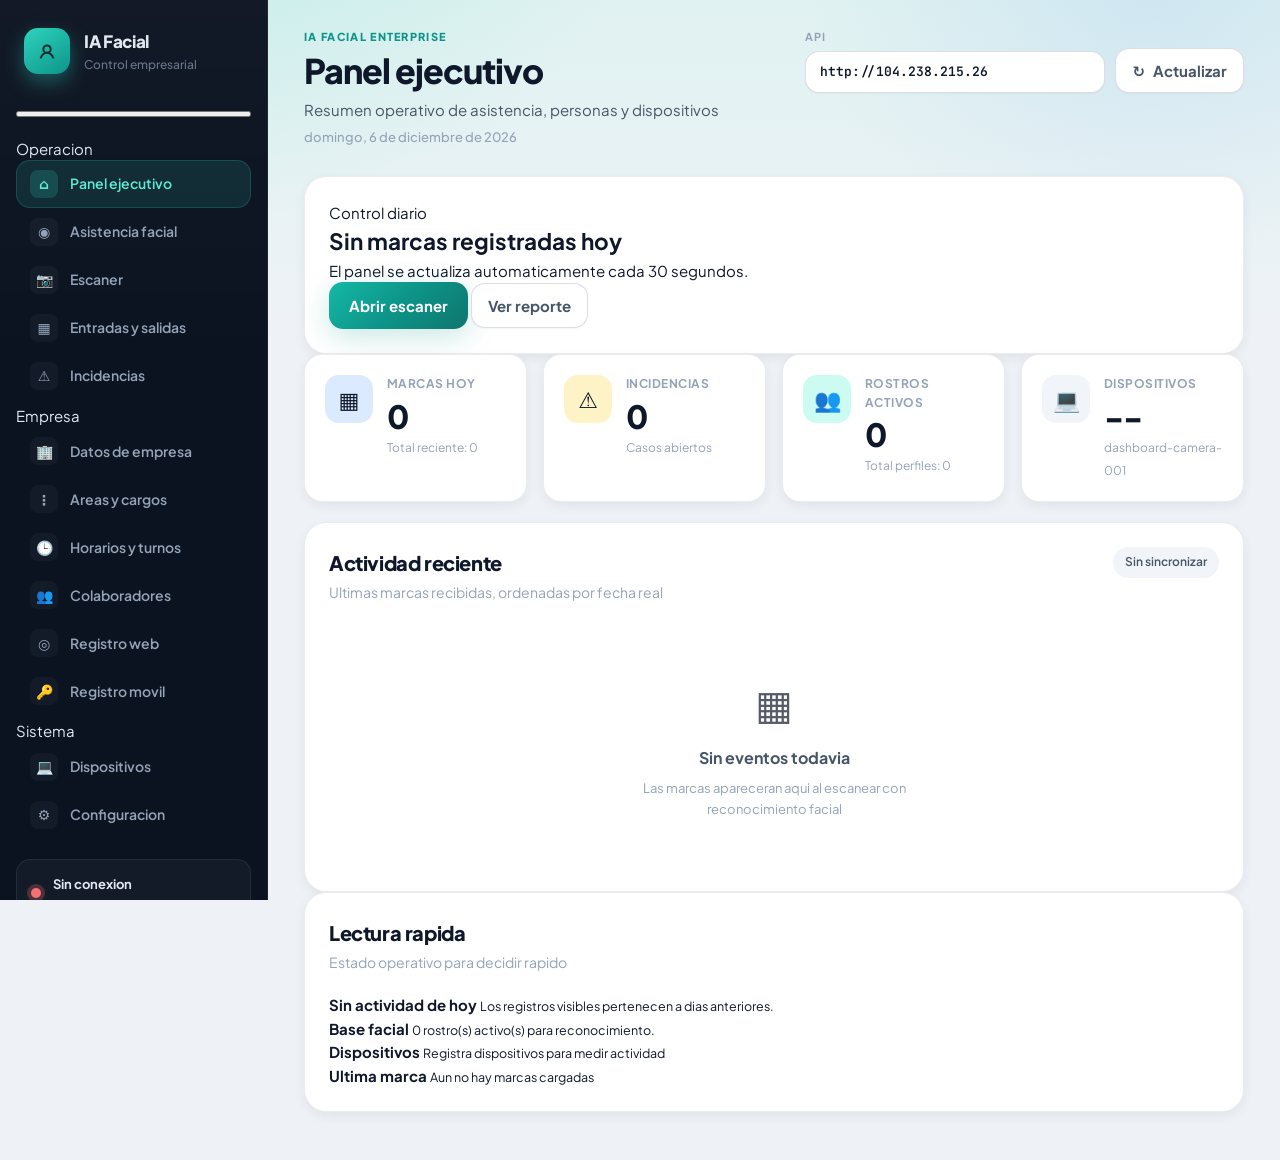
==== frontend/index.html @ 2773477e "fix(web): parpadeo liveness con deteccion en vivo MediaPipe Captura la foto al cerrar los ojos usand" ====
<!doctype html>
<html lang="es">
  <head>
    <meta charset="utf-8" />
    <meta name="viewport" content="width=device-width, initial-scale=1" />
    <meta http-equiv="Cache-Control" content="no-cache, no-store, must-revalidate" />
    <title>IA Facial · Control empresarial</title>
    <link rel="preconnect" href="https://fonts.googleapis.com" />
    <link rel="preconnect" href="https://fonts.gstatic.com" crossorigin />
    <link
      href="https://fonts.googleapis.com/css2?family=JetBrains+Mono:wght@400;500&family=Plus+Jakarta+Sans:ital,wght@0,400;0,500;0,600;0,700;0,800;1,400&display=swap"
      rel="stylesheet"
    />
    <link rel="stylesheet" href="./styles.css?v=2026061604" />
  </head>
  <body>
    <aside class="sidebar">
      <div class="brand">
        <span class="brand-mark" aria-hidden="true">
          <svg width="22" height="22" viewBox="0 0 24 24" fill="none" stroke="currentColor" stroke-width="2.2">
            <circle cx="12" cy="10" r="4" />
            <path d="M5 20c1.5-4 4.5-6 7-6s5.5 2 7 6" />
          </svg>
        </span>
        <div>
          <strong>IA Facial</strong>
          <small>Control empresarial</small>
        </div>
      </div>

      <button id="mobile-menu-toggle" class="mobile-menu-toggle" type="button" aria-label="Abrir menu" aria-expanded="false" aria-controls="primary-nav">
        <span aria-hidden="true"></span>
        <span aria-hidden="true"></span>
        <span aria-hidden="true"></span>
      </button>

      <nav id="primary-nav" class="nav" aria-label="Navegacion principal">
        <div class="nav-section">
          <p class="nav-section-title">Operacion</p>
          <button class="nav-item active" data-view="overview">
            <span class="nav-icon" aria-hidden="true">&#8962;</span>
            <span>Panel ejecutivo</span>
          </button>
          <button class="nav-item" data-view="attendance">
            <span class="nav-icon" aria-hidden="true">&#9673;</span>
            <span>Asistencia facial</span>
          </button>
          <button class="nav-item" data-view="scan">
            <span class="nav-icon" aria-hidden="true">&#128247;</span>
            <span>Escaner</span>
          </button>
          <button class="nav-item" data-view="reports">
            <span class="nav-icon" aria-hidden="true">&#9638;</span>
            <span>Entradas y salidas</span>
          </button>
          <button class="nav-item" data-view="incidents">
            <span class="nav-icon" aria-hidden="true">&#9888;</span>
            <span>Incidencias</span>
          </button>
        </div>

        <div class="nav-section">
          <p class="nav-section-title">Empresa</p>
          <button class="nav-item" data-view="organization">
            <span class="nav-icon" aria-hidden="true">&#127970;</span>
            <span>Datos de empresa</span>
          </button>
          <button class="nav-item" data-view="areas">
            <span class="nav-icon" aria-hidden="true">&#8942;</span>
            <span>Areas y cargos</span>
          </button>
          <button class="nav-item" data-view="schedules">
            <span class="nav-icon" aria-hidden="true">&#128338;</span>
            <span>Horarios y turnos</span>
          </button>
          <button class="nav-item" data-view="users">
            <span class="nav-icon" aria-hidden="true">&#128101;</span>
            <span>Colaboradores</span>
          </button>
          <button class="nav-item" data-view="register">
            <span class="nav-icon" aria-hidden="true">&#9678;</span>
            <span>Registro web</span>
          </button>
          <button class="nav-item" data-view="preregistration">
            <span class="nav-icon" aria-hidden="true">&#128273;</span>
            <span>Registro movil</span>
          </button>
        </div>

        <div class="nav-section">
          <p class="nav-section-title">Sistema</p>
          <button class="nav-item" data-view="devices">
            <span class="nav-icon" aria-hidden="true">&#128187;</span>
            <span>Dispositivos</span>
          </button>
          <button class="nav-item" data-view="settings">
            <span class="nav-icon" aria-hidden="true">&#9881;</span>
            <span>Configuracion</span>
          </button>
        </div>
      </nav>

      <div class="system-card">
        <span id="api-status-dot" class="status-dot"></span>
        <div>
          <strong id="api-status-label">Verificando</strong>
          <small>Backend API</small>
        </div>
      </div>
    </aside>

    <div id="mobile-menu-backdrop" class="mobile-menu-backdrop" hidden></div>

    <main class="shell">
      <header class="topbar">
        <div class="topbar-copy">
          <p class="topbar-eyebrow">IA Facial Enterprise</p>
          <h1>Panel de asistencia facial</h1>
          <p id="view-subtitle" class="topbar-subtitle">Resumen operativo de asistencia, personas y dispositivos</p>
          <p id="today-label" class="topbar-date"></p>
        </div>
        <div class="topbar-actions">
          <label class="api-field">
            <span>API</span>
            <input id="api-base" class="api-input" value="http://104.238.215.26" />
          </label>
          <button id="refresh-btn" class="icon-btn" type="button" title="Actualizar datos">
            <span aria-hidden="true">↻</span>
            Actualizar
          </button>
        </div>
      </header>

      <div id="admin-warnings" class="admin-warning hidden"></div>

      <section class="view active" id="view-overview">
        <section class="panel overview-brief">
          <div class="overview-brief-copy">
            <span class="section-kicker">Control diario</span>
            <h2 id="overview-main-status">Sin marcas registradas hoy</h2>
            <p id="overview-main-detail">El panel se actualiza automaticamente cada 30 segundos.</p>
          </div>
          <div class="overview-actions">
            <button class="primary-btn" type="button" data-open-view="scan">Abrir escaner</button>
            <button class="ghost-btn" type="button" data-open-view="reports">Ver reporte</button>
          </div>
        </section>

        <div class="metrics-grid">
          <article class="metric metric-events">
            <div class="metric-icon" aria-hidden="true">&#9638;</div>
            <div class="metric-body">
              <span>Marcas hoy</span>
              <strong id="metric-events">0</strong>
              <small id="metric-events-sub">Total reciente: 0</small>
            </div>
          </article>
          <article class="metric metric-incidents">
            <div class="metric-icon" aria-hidden="true">&#9888;</div>
            <div class="metric-body">
              <span>Incidencias</span>
              <strong id="metric-incidents">0</strong>
              <small id="metric-incidents-sub">Casos abiertos</small>
            </div>
          </article>
          <article class="metric metric-faces">
            <div class="metric-icon" aria-hidden="true">&#128101;</div>
            <div class="metric-body">
              <span>Rostros activos</span>
              <strong id="metric-faces">0</strong>
              <small id="metric-faces-sub">Perfiles registrados</small>
            </div>
          </article>
          <article class="metric metric-device">
            <div class="metric-icon" aria-hidden="true">&#128187;</div>
            <div class="metric-body">
              <span>Dispositivos</span>
              <strong id="metric-device">--</strong>
              <small id="metric-device-sub">edge-windows-001</small>
            </div>
          </article>
        </div>

        <div class="overview-workspace">
          <section class="panel recent-panel">
            <div class="panel-header">
              <div>
                <h2>Actividad reciente</h2>
                <p class="panel-desc">Ultimas marcas recibidas, ordenadas por fecha real</p>
              </div>
              <span id="last-sync" class="sync-badge">Sin sincronizar</span>
            </div>
            <div id="recent-events" class="event-list empty">
              <div class="empty-state">
                <span class="empty-icon">&#9638;</span>
                <p>Sin eventos todavia</p>
                <small>Las marcas apareceran aqui al escanear con reconocimiento facial</small>
              </div>
            </div>
          </section>

          <section class="panel insight-panel">
            <div class="panel-header">
              <div>
                <h2>Lectura rapida</h2>
                <p class="panel-desc">Estado operativo para decidir rapido</p>
              </div>
            </div>
            <div id="overview-insights" class="insight-list"></div>
          </section>
        </div>
      </section>

      <section class="view" id="view-organization">
        <div class="admin-grid">
          <section class="panel">
            <div class="panel-header">
              <div>
                <h2>Datos de empresa</h2>
                <p class="panel-desc">Identidad comercial, RUC, direccion y sedes</p>
              </div>
              <button id="reload-admin" class="ghost-btn" type="button">Recargar</button>
            </div>
            <form id="organization-form" class="form-grid">
              <label>
                Codigo
                <input name="code" readonly />
              </label>
              <label>
                RUC
                <input name="ruc" placeholder="20123456789" />
              </label>
              <label class="full-row">
                Nombre comercial
                <input name="name" required />
              </label>
              <label class="full-row">
                Logo URL
                <input name="logo_url" placeholder="https://..." />
              </label>
              <label class="full-row">
                Direccion principal
                <input name="address" placeholder="Av. Principal 123" />
              </label>
              <label>
                Zona horaria
                <input name="timezone" value="America/Lima" required />
              </label>
              <div class="theme-config full-row">
                <div>
                  <strong>Personalizacion visual</strong>
                  <small>Estos colores se aplican al panel de esta empresa.</small>
                </div>
                <label>
                  Primario
                  <input name="brand_primary_color" type="color" value="#0d9488" />
                </label>
                <label>
                  Acento
                  <input name="brand_accent_color" type="color" value="#2563eb" />
                </label>
                <label>
                  Menu
                  <input name="brand_sidebar_color" type="color" value="#101827" />
                </label>
              </div>
              <label class="full-row">
                Sedes / sucursales
                <textarea name="sites" rows="5" placeholder="HQ | Oficina Principal | Av. Principal 123 | active"></textarea>
                <small class="field-hint">Una sede por linea: CODIGO | Nombre | Direccion | active/inactive. Si Oficina Principal no tiene direccion, usa la direccion principal.</small>
              </label>
              <button class="primary-btn full-row" type="submit">Guardar organizacion</button>
            </form>
          </section>

          <section class="panel">
            <div class="panel-header">
              <div>
                <h2>Perfil empresarial</h2>
                <p class="panel-desc">Vista limpia de datos activos y sedes</p>
              </div>
            </div>
            <div id="organization-summary" class="admin-summary">
              <div class="empty-state compact-empty">
                <span class="empty-icon">&#127970;</span>
                <p>Cargando empresa</p>
                <small>Conectando con la configuracion corporativa</small>
              </div>
            </div>
          </section>
        </div>
      </section>

      <section class="view" id="view-areas">
        <section class="panel org-map-panel">
          <div class="panel-header">
            <div>
              <h2>Mapa organizacional</h2>
              <p class="panel-desc">Areas activas y cargos asociados en una sola lectura</p>
            </div>
          </div>
          <div id="admin-hierarchy-list" class="org-hierarchy">
            <div class="empty-state compact-empty">
              <span class="empty-icon">&#8942;</span>
              <p>Cargando estructura</p>
              <small>Las areas y cargos apareceran aqui cuando responda la API</small>
            </div>
          </div>
        </section>

        <div class="two-column admin-lists">
          <section class="panel">
            <div class="panel-header">
              <div>
                <h2>Crear o editar area</h2>
                <p class="panel-desc">Define unidades internas para codigos de empleado</p>
              </div>
            </div>
            <form id="area-form" class="form-grid compact-admin-form">
              <label>
                Codigo
                <input name="code" maxlength="2" placeholder="GG" required />
              </label>
              <label>
                Orden
                <input name="sort_order" type="number" value="0" />
              </label>
              <label class="full-row">
                Nombre
                <input name="name" placeholder="Gerencia General" required />
              </label>
              <label class="checkbox-row full-row">
                <input name="is_active" type="checkbox" checked />
                Area activa
              </label>
              <button class="primary-btn full-row" type="submit">Guardar area</button>
            </form>
          </section>

          <section class="panel">
            <div class="panel-header">
              <div>
                <h2>Crear o editar cargo</h2>
                <p class="panel-desc">Asocia cargos a cada area de la empresa</p>
              </div>
            </div>
            <form id="position-form" class="form-grid compact-admin-form">
              <label>
                Area
                <select name="area_code" id="admin-position-area" required>
                  <option value="">Selecciona area...</option>
                </select>
              </label>
              <label>
                Codigo
                <input name="code" maxlength="2" placeholder="GE" required />
              </label>
              <label class="full-row">
                Nombre
                <input name="name" placeholder="Gerente General" required />
              </label>
              <label>
                Orden
                <input name="sort_order" type="number" value="0" />
              </label>
              <label class="checkbox-row">
                <input name="is_active" type="checkbox" checked />
                Cargo activo
              </label>
              <button class="primary-btn full-row" type="submit">Guardar cargo</button>
            </form>
          </section>
        </div>

        <div class="two-column admin-lists">
          <section class="panel">
            <div class="panel-header">
              <div>
                <h2>Areas</h2>
                <p class="panel-desc">Activa o desactiva unidades de la empresa</p>
              </div>
            </div>
            <div id="admin-areas-list" class="admin-list">
              <div class="empty-state compact-empty">
                <span class="empty-icon">&#8942;</span>
                <p>Cargando areas</p>
                <small>Esperando datos administrativos</small>
              </div>
            </div>
          </section>

          <section class="panel">
            <div class="panel-header">
              <div>
                <h2>Cargos</h2>
                <p class="panel-desc">Cargos disponibles por area</p>
              </div>
            </div>
            <div id="admin-positions-list" class="admin-list">
              <div class="empty-state compact-empty">
                <span class="empty-icon">&#9638;</span>
                <p>Cargando cargos</p>
                <small>Esperando datos administrativos</small>
              </div>
            </div>
          </section>
        </div>
      </section>

      <section class="view" id="view-schedules">
        <section class="panel schedule-command">
          <div class="panel-header">
            <div>
              <h2>Horarios y Turnos</h2>
              <p class="panel-desc">Cobertura de turnos, reglas automaticas y empleados pendientes de asignacion</p>
            </div>
            <button id="reload-schedules" class="ghost-btn" type="button">Recargar</button>
          </div>
          <div id="shift-summary" class="schedule-summary">
            <article>
              <span>Total empleados</span>
              <strong>--</strong>
            </article>
            <article>
              <span>Asignados</span>
              <strong>--</strong>
            </article>
            <article>
              <span>Sin turno</span>
              <strong>--</strong>
            </article>
            <article>
              <span>Cobertura</span>
              <strong>--</strong>
            </article>
          </div>
          <div id="shift-cards" class="shift-cards"></div>
        </section>

        <div class="schedule-layout admin-lists">
          <section class="panel">
            <div class="panel-header">
              <div>
                <h2>Asignar Turno</h2>
                <p class="panel-desc">Vincula un empleado con el turno operativo correcto</p>
              </div>
            </div>
            <form id="shift-assignment-form" class="form-grid">
              <label class="full-row">
                Empleado
                <select name="person_id" id="shift-employee-select" required>
                  <option value="">Selecciona empleado...</option>
                </select>
              </label>
              <label class="full-row">
                Turno
                <select name="shift_code" id="shift-code-select" required>
                  <option value="">Selecciona turno...</option>
                </select>
              </label>
              <button class="primary-btn full-row" type="submit">Asignar turno</button>
            </form>

            <div class="shift-rules-wrap">
              <h3>Reglas automaticas</h3>
              <div id="shift-rules" class="admin-list"></div>
            </div>
          </section>

          <section class="panel">
            <div class="panel-header">
              <div>
                <h2>Dotacion por turno</h2>
                <p class="panel-desc">Distribucion actual por turno y pendientes de asignacion</p>
              </div>
              <label class="compact-search">
                <span>Buscar</span>
                <input id="shift-roster-search" type="search" placeholder="Nombre, codigo o area" />
              </label>
            </div>
            <div id="employees-by-shift" class="shift-groups"></div>
          </section>
        </div>
      </section>

      <section class="view" id="view-devices">
        <div class="admin-grid">
          <section class="panel">
            <div class="panel-header">
              <div>
                <h2>Registrar dispositivo</h2>
                <p class="panel-desc">Camaras, kioskos y PCs que envian marcas</p>
              </div>
            </div>
            <form id="device-form" class="form-grid">
              <label>
                ID dispositivo
                <input name="device_id" placeholder="edge-windows-001" required />
              </label>
              <label>
                Tipo
                <select name="kind">
                  <option value="edge">Edge</option>
                  <option value="web">Web</option>
                  <option value="kiosk">Kiosko</option>
                  <option value="mobile">Movil</option>
                </select>
              </label>
              <label class="full-row">
                Nombre
                <input name="label" placeholder="Camara puerta principal" required />
              </label>
              <label class="full-row">
                Ubicacion
                <input name="location" placeholder="Oficina Principal" />
              </label>
              <label class="checkbox-row full-row">
                <input name="is_active" type="checkbox" checked />
                Dispositivo activo
              </label>
              <button class="primary-btn full-row" type="submit">Guardar dispositivo</button>
            </form>
          </section>

          <section class="panel">
            <div class="panel-header">
              <div>
                <h2>Estado de dispositivos</h2>
                <p class="panel-desc">Actividad reciente y estado operativo</p>
              </div>
            </div>
            <div id="admin-devices-list" class="admin-list">
              <div class="empty-state compact-empty">
                <span class="empty-icon">&#128187;</span>
                <p>Cargando dispositivos</p>
                <small>Esperando estado operativo</small>
              </div>
            </div>
          </section>
        </div>
      </section>

      <section class="view" id="view-settings">
        <div class="admin-grid">
          <section class="panel">
            <div class="panel-header">
              <div>
                <h2>Parametros operativos</h2>
                <p class="panel-desc">Reconocimiento, liveness, voz y politicas base</p>
              </div>
            </div>
            <form id="system-settings-form" class="form-grid">
              <label>
                Dispositivo web
                <input name="camera_device_id" placeholder="dashboard-camera-001" required />
              </label>
              <label>
                Cooldown asistencia (ms)
                <input name="attendance_cooldown_ms" type="number" min="1000" max="120000" step="1000" />
              </label>
              <label>
                Umbral registro
                <input name="face_match_threshold" type="number" min="0.05" max="1" step="0.01" />
              </label>
              <label>
                Umbral escaneo
                <input name="face_scan_match_threshold" type="number" min="0.05" max="1" step="0.01" />
              </label>
              <label>
                Hora salida base
                <input name="default_scheduled_exit_time" type="time" />
              </label>
              <label>
                Tolerancia salida (min)
                <input name="default_exit_tolerance_minutes" type="number" min="0" max="240" />
              </label>
              <label class="checkbox-row">
                <input name="liveness_enabled" type="checkbox" />
                Liveness activo por defecto
              </label>
              <label class="checkbox-row">
                <input name="voice_enabled" type="checkbox" />
                Voz en espanol activa
              </label>
              <button class="primary-btn full-row" type="submit">Guardar configuracion</button>
            </form>
          </section>

          <section class="panel">
            <div class="panel-header">
              <div>
                <h2>Runtime</h2>
                <p class="panel-desc">Modo de datos y almacenamiento actual</p>
              </div>
            </div>
            <div id="settings-runtime" class="admin-summary">
              <div class="empty-state compact-empty">
                <span class="empty-icon">&#9881;</span>
                <p>Cargando runtime</p>
                <small>Esperando parametros del sistema</small>
              </div>
            </div>
          </section>
        </div>
      </section>

      <section class="view" id="view-attendance">
        <section class="panel attendance-hero">
          <div class="attendance-hero-copy">
            <span class="attendance-hero-kicker">Operacion biometrica</span>
            <h2>Marcacion facial en tiempo real</h2>
            <p>
              La asistencia se registra por reconocimiento facial, no por formularios manuales.
              Usa el kiosko web, la app movil o dispositivos edge autorizados.
            </p>
            <div class="attendance-hero-actions">
              <button id="attendance-open-scan" class="primary-btn" type="button">Abrir escaner facial</button>
              <button id="attendance-open-reports" class="ghost-btn" type="button">Ver reportes</button>
            </div>
          </div>
          <div class="attendance-hero-stats">
            <article>
              <span>Entradas hoy</span>
              <strong id="attendance-checkins-today">0</strong>
            </article>
            <article>
              <span>Salidas hoy</span>
              <strong id="attendance-checkouts-today">0</strong>
            </article>
            <article>
              <span>Rostros activos</span>
              <strong id="attendance-faces-active">0</strong>
            </article>
          </div>
        </section>

        <div class="attendance-channel-grid">
          <article class="attendance-channel">
            <span class="attendance-channel-icon">PC</span>
            <strong>Kiosko web</strong>
            <small>Camara + anti-spoofing + entrada/salida guiada</small>
            <button class="ghost-btn" type="button" data-open-view="scan">Ir a escanear</button>
          </article>
          <article class="attendance-channel">
            <span class="attendance-channel-icon">APP</span>
            <strong>App movil</strong>
            <small>Registro facial por token y marcacion desde Android</small>
            <button class="ghost-btn" type="button" data-open-view="preregistration">Gestionar tokens</button>
          </article>
          <article class="attendance-channel">
            <span class="attendance-channel-icon">EDGE</span>
            <strong>Dispositivos edge</strong>
            <small>Camaras y PCs autorizadas para la operacion</small>
            <button class="ghost-btn" type="button" data-open-view="devices">Ver dispositivos</button>
          </article>
        </div>

        <section class="panel attendance-live-panel">
          <div class="panel-header">
            <div>
              <h2>Actividad en vivo</h2>
              <p class="panel-desc">Ultimas marcas biometricas recibidas por la plataforma</p>
            </div>
            <button id="attendance-refresh-events" class="ghost-btn" type="button">Actualizar</button>
          </div>
          <div id="attendance-live-events" class="event-list empty">
            <div class="empty-state">
              <span class="empty-icon">◎</span>
              <p>Sin marcas biometricas todavia</p>
              <small>Inicia el escaner facial para registrar la primera entrada</small>
            </div>
          </div>
        </section>

        <details class="panel attendance-dev-tools">
          <summary>Herramientas de contingencia (solo desarrollo)</summary>
          <p class="panel-desc">
            Registro manual legacy para pruebas de API. No usar en operacion real de empresa.
          </p>
          <div class="two-column">
            <form id="event-form" class="form-grid">
              <label>
                Codigo
                <input name="person_id" placeholder="GG-GE-0001" required />
              </label>
              <label>
                Nombre
                <input name="employee_name" placeholder="Opcional" />
              </label>
              <label>
                Dispositivo
                <input name="device_id" placeholder="edge-windows-001" required />
              </label>
              <label>
                Tipo
                <select name="event_type">
                  <option value="check_in">Entrada</option>
                  <option value="check_out">Salida</option>
                </select>
              </label>
              <button class="ghost-btn full-row" type="submit">Simular evento API</button>
            </form>

            <form id="exit-form" class="form-grid">
              <label>
                Codigo
                <input name="person_id" placeholder="GG-GE-0001" required />
              </label>
              <label>
                Nombre
                <input name="employee_name" placeholder="Opcional" />
              </label>
              <label>
                Hora de salida
                <input name="scheduled_exit_time" value="22:00:00" required />
              </label>
              <label>
                Tolerancia (min)
                <input name="tolerance_minutes" type="number" min="0" max="180" value="10" />
              </label>
              <label class="full-row">
                Motivo
                <textarea name="reason" rows="3" placeholder="Motivo de salida anticipada"></textarea>
              </label>
              <button class="ghost-btn full-row" type="submit">Simular validacion API</button>
            </form>
          </div>
          <pre id="exit-result" class="result-box">Sin pruebas de contingencia.</pre>
        </details>
      </section>

      <section class="view" id="view-register">
        <section class="panel register-panel">
          <div class="panel-header">
            <div>
              <h2>Registrar rostro</h2>
              <p class="panel-desc">Escaneo facial en vivo con malla 3D y validacion automatica</p>
            </div>
          </div>
          <div class="info-banner">
            <strong>Registro jerarquico Area + Cargo</strong>
            <p>
              Selecciona el area y cargo del colaborador. El codigo empleado se genera automaticamente
              (ej. GG-GE-0001, MS-PL-0003). Luego escanea el rostro en vivo con MediaPipe y el servidor
              guarda los embeddings con DeepFace.
            </p>
          </div>

          <div class="register-layout">
            <form id="face-register-form" class="form-grid register-form-side">
            <label>
              Area
              <select name="area_code" id="register-area-code" required>
                <option value="">Selecciona un area...</option>
              </select>
            </label>
            <label>
              Cargo
              <select name="position_code" id="register-position-code" required disabled>
                <option value="">Primero elige un area...</option>
              </select>
            </label>
            <label class="full-row">
              Turno
              <select name="shift_code" id="register-shift-code">
                <option value="">Sin turno asignado...</option>
              </select>
              <small class="field-hint">Ej: TM - Turno Manana (08:00 - 16:00) o TT - Turno Tarde (14:00 - 22:00)</small>
            </label>
            <label class="full-row register-code-field">
              Codigo empleado (automatico)
              <input
                id="register-employee-code"
                type="text"
                readonly
                placeholder="Selecciona area y cargo"
                aria-live="polite"
              />
              <small class="field-hint">Formato AREA-CARGO-CORRELATIVO. Ej: GG-GE-0001, MS-PL-0003</small>
            </label>
            <label>
              Nombre completo
              <input name="name" placeholder="Nombre y apellidos" required />
            </label>
            <label class="full-row">
              Correo
              <input name="email" type="email" placeholder="nombre@empresa.com" />
            </label>

            <div class="register-scan-meta full-row">
              <p id="register-scan-step" class="register-scan-step">Paso 1/3: Frontal</p>
              <p id="register-scan-hint" class="register-scan-hint">Pulsa iniciar escaneo y centra tu rostro en el circulo</p>
              <div id="register-scan-progress" class="register-scan-progress">
                <span class="register-scan-chip">Frontal</span>
                <span class="register-scan-chip">Giro izquierda</span>
                <span class="register-scan-chip">Giro derecha</span>
              </div>
            </div>

            <div class="register-hidden-inputs" hidden aria-hidden="true">
              <input name="front" type="file" accept="image/jpeg" />
              <input name="left" type="file" accept="image/jpeg" />
              <input name="right" type="file" accept="image/jpeg" />
              <input name="with_glasses" type="file" accept="image/jpeg" />
              <input name="without_glasses" type="file" accept="image/jpeg" />
            </div>
            <div id="register-files-summary" class="register-files-summary" aria-live="polite">
              Pulsa Iniciar escaneo facial. Primero validamos que eres una persona real (parpadeo y giro), luego capturamos frontal, izquierda y derecha.
            </div>
            <p class="register-build-tag" id="register-build-tag" aria-hidden="true">Build 2026061103</p>
            <div id="register-status" class="register-status idle" aria-live="polite">
              <span class="register-status-icon" aria-hidden="true">○</span>
              <div>
                <strong id="register-status-title">Listo para guardar</strong>
                <small id="register-status-detail">Completa los datos y pulsa Iniciar escaneo facial.</small>
                <div id="register-progress" class="register-progress hidden">
                  <div id="register-progress-bar" class="register-progress-bar"></div>
                </div>
              </div>
            </div>
            <button
              id="register-start-scan-btn"
              class="primary-btn full-row"
              type="button"
              onclick="window.startRegisterFaceScan && window.startRegisterFaceScan(); return false;"
            >
              Iniciar escaneo facial
            </button>
            <button id="face-register-submit" class="ghost-btn full-row hidden" type="submit">
              Guardar perfil facial
            </button>
          </form>

            <div class="register-camera-side">
              <div class="register-camera-wrap">
                <div class="camera-mirror-layer" aria-hidden="true">
                  <video id="register-camera-preview" class="register-camera-preview" autoplay muted playsinline></video>
                  <canvas id="register-camera-mesh" class="register-camera-mesh"></canvas>
                </div>
                <div id="register-face-circle" class="register-face-circle" aria-hidden="true"></div>
                <div class="register-scan-line" aria-hidden="true"></div>
              </div>
              <div class="register-tech-box">
                <strong>IA utilizada</strong>
                <ul>
                  <li><b>Navegador:</b> MediaPipe Face Landmarker (puntos azules en vivo)</li>
                  <li><b>Servidor:</b> OpenCV + DeepFace (embeddings Facenet512)</li>
                  <li><b>Nube:</b> Supabase + Cloudflare R2</li>
                </ul>
              </div>
            </div>
          </div>

          <details class="register-technical">
            <summary>Detalle tecnico (respuesta del servidor)</summary>
            <pre id="face-register-result" class="result-box">Sin registros aun.</pre>
          </details>
        </section>
      </section>

      <section class="view" id="view-preregistration">
        <div class="admin-grid">
          <section class="panel">
            <div class="panel-header">
              <div>
                <h2>Pre-registro de trabajadores</h2>
                <p class="panel-desc">Alta sin rostro, codigo automatico y token enviado por Gmail</p>
              </div>
            </div>
            <form id="pre-register-form" class="form-grid">
              <label class="full-row">
                Nombre completo
                <input name="name" placeholder="Juan Perez" required />
              </label>
              <label>
                DNI
                <input name="dni" minlength="4" maxlength="20" placeholder="12345678" required />
              </label>
              <label>
                Correo empresarial
                <input name="email" type="email" placeholder="nombre@empresa.com" required />
              </label>
              <label>
                Area
                <select name="area_code" id="pre-register-area-code" required>
                  <option value="">Selecciona area...</option>
                </select>
              </label>
              <label>
                Cargo
                <select name="position_code" id="pre-register-position-code" required disabled>
                  <option value="">Primero elige un area...</option>
                </select>
              </label>
              <label>
                Turno asignado
                <select name="shift_code" id="pre-register-shift-code" required>
                  <option value="">Selecciona turno...</option>
                </select>
              </label>
              <label>
                Vigencia del token
                <select name="token_expires_hours">
                  <option value="48">48 horas</option>
                  <option value="168">7 dias</option>
                </select>
              </label>
              <button class="primary-btn full-row" type="submit">Crear y enviar token</button>
            </form>
            <pre id="pre-register-result" class="result-box">Sin envios todavia.</pre>
          </section>

          <section class="panel">
            <div class="panel-header">
              <div>
                <h2>Flujo movil</h2>
                <p class="panel-desc">Validacion por token y captura frontal, izquierda y derecha</p>
              </div>
            </div>
            <div class="token-flow">
              <div>
                <span>1</span>
                <strong>RRHH pre-registra</strong>
                <small>Nombre, DNI, correo, area, cargo y turno.</small>
              </div>
              <div>
                <span>2</span>
                <strong>Gmail envia token</strong>
                <small>El token se guarda hasheado y vence segun politica.</small>
              </div>
              <div>
                <span>3</span>
                <strong>App registra rostro</strong>
                <small>El trabajador no elige datos; todo sale del token.</small>
              </div>
            </div>
          </section>
        </div>

        <section class="panel admin-lists">
          <div class="panel-header">
            <div>
              <h2>Estado de registros</h2>
              <p class="panel-desc">Pendiente, enviado, usado, vencido, cancelado o rostro registrado</p>
            </div>
            <div class="users-header-actions">
              <span id="pre-registrations-count" class="count-pill">0 trabajador(es)</span>
              <button id="reload-pre-registrations" class="ghost-btn" type="button">Recargar</button>
            </div>
          </div>
          <div id="pre-registrations-list" class="admin-list"></div>
        </section>
      </section>

      <section class="view" id="view-scan">
        <section class="panel scan-panel">
          <div class="panel-header">
            <div>
              <h2>Escanear y marcar asistencia</h2>
              <p class="panel-desc">Reconocimiento facial en vivo con validacion anti-spoofing</p>
            </div>
          </div>

          <div class="scan-layout">
            <div class="scan-sidebar">
              <div id="scan-result-card" class="scan-result-card idle">
                <span id="scan-result-icon" class="scan-result-icon">○</span>
                <div>
                  <strong id="scan-result-title">Listo para escanear</strong>
                  <small id="scan-result-detail">Inicia la camara para comenzar</small>
                </div>
              </div>

              <div class="scan-mode-picker">
                <button id="scan-mode-check-in" class="mode-btn active" type="button" data-event-type="check_in">
                  <span class="mode-btn-icon">↓</span>
                  Entrada
                </button>
                <button id="scan-mode-check-out" class="mode-btn" type="button" data-event-type="check_out">
                  <span class="mode-btn-icon">↑</span>
                  Salida
                </button>
              </div>
              <p id="scan-mode-label" class="scan-mode-label">Modo seleccionado: Entrada</p>

              <div id="liveness-steps" class="liveness-steps hidden"></div>

              <div class="camera-actions">
                <button id="start-camera-btn" class="primary-btn" type="button">Iniciar camara</button>
                <button id="scan-check-in-btn" class="mode-action-btn check-in" type="button" disabled>Marcar entrada</button>
                <button id="scan-check-out-btn" class="mode-action-btn check-out" type="button" disabled>Marcar salida</button>
                <button id="scan-camera-btn" class="ghost-btn" type="button" disabled>Escanear</button>
                <button id="stop-camera-btn" class="ghost-btn danger-outline" type="button" disabled>Detener</button>
              </div>

              <div class="scan-options">
                <label class="toggle-row">
                  <input id="liveness-enabled" type="checkbox" checked />
                  <span class="toggle-ui" aria-hidden="true"></span>
                  <span>Validar rostro vivo (parpadeo + movimiento)</span>
                </label>
                <label class="toggle-row">
                  <input id="camera-auto-scan" type="checkbox" />
                  <span class="toggle-ui" aria-hidden="true"></span>
                  <span>Escaneo automatico</span>
                </label>
                <label class="toggle-row">
                  <input id="voice-assistant-enabled" type="checkbox" checked />
                  <span class="toggle-ui" aria-hidden="true"></span>
                  <span>Asistente de voz</span>
                </label>
              </div>

              <div class="scan-meta">
                <p id="camera-faces-count" class="camera-faces-count">Rostros registrados: --</p>
                <p id="camera-next-action" class="camera-next-action">Selecciona Entrada o Salida y escanea</p>
                <p id="camera-status" class="camera-status">Camara apagada</p>
              </div>
            </div>

            <div class="scan-camera-column">
              <div class="camera-preview-wrap">
                <div class="camera-mirror-layer" aria-hidden="true">
                  <video id="face-camera-preview" class="camera-preview" autoplay muted playsinline></video>
                  <canvas id="scan-camera-mesh" class="scan-camera-mesh"></canvas>
                </div>
                <div class="camera-frame-corner tl"></div>
                <div class="camera-frame-corner tr"></div>
                <div class="camera-frame-corner bl"></div>
                <div class="camera-frame-corner br"></div>
                <div id="scan-overlay" class="scan-overlay hidden">Analizando rostro...</div>
              </div>
              <canvas id="face-camera-canvas" class="camera-canvas"></canvas>
            </div>
          </div>

          <details class="scan-technical">
            <summary>Detalle tecnico (JSON)</summary>
            <pre id="face-result" class="result-box"></pre>
          </details>
        </section>
      </section>

      <section class="view" id="view-users">
        <section class="panel users-panel">
          <div class="panel-header">
            <div>
              <h2>Usuarios registrados</h2>
              <p class="panel-desc">Colaboradores con perfil facial activo</p>
            </div>
            <div class="users-header-actions">
              <label class="toggle-row compact">
                <input id="show-inactive-users" type="checkbox" checked />
                <span class="toggle-ui" aria-hidden="true"></span>
                <span>Mostrar inactivos</span>
              </label>
              <span id="users-count-label" class="count-pill">0 personas</span>
            </div>
          </div>
          <div id="users-no-photo-alert" class="users-alert hidden"></div>
          <div id="registered-users" class="users-grid empty">
            <div class="empty-state">
              <span class="empty-icon">👤</span>
              <p>Sin usuarios registrados</p>
              <small>Ve a Registrar rostro y guarda el primer perfil facial</small>
            </div>
          </div>
        </section>
      </section>

      <section class="view" id="view-reports">
        <section class="panel reports-panel">
          <div class="panel-header">
            <div>
              <h2>Reporte de entradas y salidas</h2>
              <p class="panel-desc">Consulta, filtra y corrige marcas de asistencia</p>
            </div>
            <button id="reload-reports" class="ghost-btn" type="button">↻ Actualizar</button>
          </div>

          <form id="report-filters" class="report-filters">
            <label>
              Codigo empleado
              <input name="person_id" placeholder="EMP-001" />
            </label>
            <label>
              Tipo
              <select name="event_type">
                <option value="">Todos</option>
                <option value="check_in">Entrada</option>
                <option value="check_out">Salida</option>
              </select>
            </label>
            <label>
              Desde
              <input name="date_from" type="date" />
            </label>
            <label>
              Hasta
              <input name="date_to" type="date" />
            </label>
            <button class="primary-btn filter-submit" type="submit">Filtrar</button>
          </form>

          <div class="report-metrics">
            <article class="metric compact">
              <span>Total</span>
              <strong id="report-total">0</strong>
            </article>
            <article class="metric compact accent-green">
              <span>Entradas</span>
              <strong id="report-check-ins">0</strong>
            </article>
            <article class="metric compact accent-blue">
              <span>Salidas</span>
              <strong id="report-check-outs">0</strong>
            </article>
            <article class="metric compact accent-amber">
              <span>Duplicados</span>
              <strong id="report-duplicates">0</strong>
            </article>
            <article class="metric compact accent-red">
              <span>Rechazados</span>
              <strong id="report-rejected">0</strong>
            </article>
            <article class="metric compact accent-amber">
              <span>Tardanzas</span>
              <strong id="report-late">0</strong>
            </article>
            <article class="metric compact accent-red">
              <span>Salidas ant.</span>
              <strong id="report-early-exits">0</strong>
            </article>
          </div>

          <div id="report-table-wrap" class="report-table-wrap empty">
            <div class="empty-state">
              <span class="empty-icon">📋</span>
              <p>Sin marcas de asistencia</p>
              <small>Usa los filtros o escanea para generar registros</small>
            </div>
          </div>
        </section>
      </section>

      <section class="view" id="view-incidents">
        <section class="panel">
          <div class="panel-header">
            <div>
              <h2>Incidencias</h2>
              <p class="panel-desc">Salidas anticipadas y violaciones de politica</p>
            </div>
            <button id="reload-incidents" class="ghost-btn" type="button">↻ Recargar</button>
          </div>
          <div id="incident-list" class="event-list empty">
            <div class="empty-state">
              <span class="empty-icon">✓</span>
              <p>Sin incidencias</p>
              <small>Todo en orden — no hay alertas pendientes</small>
            </div>
          </div>
        </section>
      </section>

      <dialog id="event-edit-dialog" class="user-dialog">
        <form id="event-edit-form" class="user-dialog-form">
          <div class="dialog-header">
            <h3>Corregir marca</h3>
            <p id="event-edit-meta" class="user-edit-id"></p>
          </div>
          <input type="hidden" name="event_id" />
          <label>
            Empleado
            <input name="employee_name" />
          </label>
          <label>
            Codigo
            <input name="person_id" readonly />
          </label>
          <label>
            Tipo
            <select name="event_type" required>
              <option value="check_in">Entrada</option>
              <option value="check_out">Salida</option>
            </select>
          </label>
          <label>
            Fecha y hora
            <input name="captured_at" type="datetime-local" required />
          </label>
          <label>
            Dispositivo
            <input name="device_id" required />
          </label>
          <label>
            Fuente
            <input name="source" placeholder="dashboard-camera" />
          </label>
          <label>
            Nota de correccion
            <input name="evidence_ref" placeholder="Corregido manualmente" />
          </label>
          <label class="checkbox-row">
            <input name="accepted" type="checkbox" />
            Marca aceptada
          </label>
          <label class="checkbox-row">
            <input name="duplicate" type="checkbox" />
            Marcar como duplicado
          </label>
          <div class="user-dialog-actions">
            <button class="primary-btn" type="submit">Guardar correccion</button>
            <button class="ghost-btn" type="button" id="event-edit-cancel">Cancelar</button>
          </div>
        </form>
      </dialog>

      <dialog id="user-edit-dialog" class="user-dialog">
        <form id="user-edit-form" class="user-dialog-form">
          <div class="dialog-header">
            <h3>Editar empleado</h3>
            <p id="user-edit-id-label" class="user-edit-id"></p>
          </div>
          <input type="hidden" name="person_id" />
          <label>
            Nombre
            <input name="name" required />
          </label>
          <label>
            Codigo empleado
            <input name="employee_code" />
          </label>
          <label>
            Correo
            <input name="email" type="email" placeholder="nombre@empresa.com" />
          </label>
          <label>
            Turno
            <select name="shift_code" id="user-edit-shift-code">
              <option value="">Sin turno asignado...</option>
            </select>
          </label>
          <label>
            Foto del rostro
            <input name="photo" type="file" accept="image/*" />
            <small class="field-hint">Opcional. Actualiza la foto visible y el reconocimiento.</small>
          </label>
          <div class="user-dialog-actions">
            <button class="primary-btn" type="submit">Guardar cambios</button>
            <button class="ghost-btn" type="button" id="user-edit-cancel">Cancelar</button>
          </div>
        </form>
      </dialog>

      <input id="user-photo-input" type="file" accept="image/*" hidden />

      <div id="toast" class="toast" role="status" aria-live="polite"></div>
    </main>

    <script>
      window.__IA_FACIAL_BUILD = "2026061604";
      console.info("[IA Facial] build", window.__IA_FACIAL_BUILD);
    </script>
    <script src="./register-scanner.js?v=2026061605"></script>
    <script src="./app.js?v=2026061605"></script>
  </body>
</html>
---- frontend/styles.css ----
/* ─── Design tokens ─── */
:root {
  --font-sans: "Plus Jakarta Sans", "Segoe UI", system-ui, sans-serif;
  --font-mono: "JetBrains Mono", ui-monospace, monospace;

  --sidebar-w: 268px;
  --shell-max: 1280px;

  --bg: #eef2f6;
  --bg-accent: #e0f2f1;
  --surface: #ffffff;
  --surface-soft: #f8fafc;
  --surface-muted: #f1f5f9;

  --ink: #0f172a;
  --ink-secondary: #475569;
  --ink-muted: #94a3b8;
  --ink-faint: #cbd5e1;

  --line: rgba(15, 23, 42, 0.08);
  --line-strong: rgba(15, 23, 42, 0.14);

  --accent: #0d9488;
  --accent-hover: #0f766e;
  --accent-soft: #ccfbf1;
  --accent-glow: rgba(13, 148, 136, 0.22);

  --blue: #2563eb;
  --blue-soft: #dbeafe;
  --green: #059669;
  --green-soft: #d1fae5;
  --amber: #d97706;
  --amber-soft: #fef3c7;
  --red: #dc2626;
  --red-soft: #fee2e2;

  --sidebar-bg: #0b1220;
  --sidebar-ink: #e2e8f0;
  --sidebar-muted: #64748b;
  --sidebar-active: rgba(45, 212, 191, 0.12);
  --sidebar-border: rgba(148, 163, 184, 0.12);

  --radius-sm: 10px;
  --radius-md: 14px;
  --radius-lg: 18px;
  --radius-xl: 22px;
  --radius-full: 999px;

  --shadow-xs: 0 1px 2px rgba(15, 23, 42, 0.04);
  --shadow-sm: 0 4px 12px rgba(15, 23, 42, 0.06);
  --shadow-md: 0 12px 32px rgba(15, 23, 42, 0.08);
  --shadow-lg: 0 24px 48px rgba(15, 23, 42, 0.12);
  --shadow-glow: 0 8px 28px var(--accent-glow);

  --ease: cubic-bezier(0.4, 0, 0.2, 1);
  --transition: 180ms var(--ease);
}

/* ─── Reset & base ─── */
*,
*::before,
*::after {
  box-sizing: border-box;
}

html {
  scroll-behavior: smooth;
}

body {
  margin: 0;
  min-height: 100vh;
  color: var(--ink);
  font-family: var(--font-sans);
  font-size: 15px;
  line-height: 1.55;
  background:
    radial-gradient(ellipse 80% 60% at 10% -10%, rgba(45, 212, 191, 0.18), transparent 50%),
    radial-gradient(ellipse 60% 50% at 90% 0%, rgba(59, 130, 246, 0.1), transparent 45%),
    linear-gradient(180deg, var(--bg-accent) 0%, var(--bg) 28%, var(--bg) 100%);
  -webkit-font-smoothing: antialiased;
}

button,
input,
select,
textarea {
  font: inherit;
}

h1, h2, h3, p {
  margin: 0;
}

/* ─── Sidebar ─── */
.sidebar {
  position: fixed;
  inset: 0 auto 0 0;
  z-index: 100;
  width: var(--sidebar-w);
  display: flex;
  flex-direction: column;
  gap: 20px;
  padding: 24px 16px;
  background:
    linear-gradient(180deg, rgba(255, 255, 255, 0.03) 0%, transparent 40%),
    var(--sidebar-bg);
  border-right: 1px solid var(--sidebar-border);
  color: var(--sidebar-ink);
  overflow-y: auto;
}

.brand {
  display: flex;
  align-items: center;
  gap: 14px;
  padding: 4px 8px 16px;
}

.brand-mark {
  width: 46px;
  height: 46px;
  display: grid;
  place-items: center;
  border-radius: var(--radius-md);
  background: linear-gradient(145deg, #2dd4bf 0%, #0d9488 100%);
  color: #042f2e;
  box-shadow: 0 8px 20px rgba(45, 212, 191, 0.35);
  flex-shrink: 0;
}

.brand strong {
  display: block;
  font-size: 17px;
  font-weight: 800;
  letter-spacing: -0.02em;
}

.brand small {
  display: block;
  margin-top: 2px;
  color: var(--sidebar-muted);
  font-size: 12px;
  font-weight: 500;
}

.nav {
  display: flex;
  flex-direction: column;
  gap: 4px;
  flex: 1;
}

.nav-item {
  display: flex;
  align-items: center;
  gap: 12px;
  width: 100%;
  padding: 10px 14px;
  border: 0;
  border-radius: var(--radius-md);
  background: transparent;
  color: #94a3b8;
  font-size: 14px;
  font-weight: 600;
  text-align: left;
  cursor: pointer;
  transition: background var(--transition), color var(--transition), transform var(--transition);
}

.nav-icon {
  width: 28px;
  height: 28px;
  display: grid;
  place-items: center;
  border-radius: 8px;
  background: rgba(255, 255, 255, 0.04);
  font-size: 14px;
  flex-shrink: 0;
}

.nav-item:hover {
  background: rgba(255, 255, 255, 0.06);
  color: #e2e8f0;
}

.nav-item.active {
  background: var(--sidebar-active);
  color: #5eead4;
  box-shadow: inset 0 0 0 1px rgba(45, 212, 191, 0.2);
}

.nav-item.active .nav-icon {
  background: rgba(45, 212, 191, 0.2);
}

.system-card {
  display: flex;
  align-items: center;
  gap: 12px;
  margin-top: auto;
  padding: 14px;
  border-radius: var(--radius-md);
  background: rgba(255, 255, 255, 0.04);
  border: 1px solid var(--sidebar-border);
}

.system-card strong {
  display: block;
  font-size: 13px;
  font-weight: 700;
}

.system-card small {
  display: block;
  margin-top: 2px;
  color: var(--sidebar-muted);
  font-size: 11px;
}

.status-dot {
  width: 10px;
  height: 10px;
  border-radius: 50%;
  background: var(--amber);
  box-shadow: 0 0 0 4px rgba(217, 119, 6, 0.25);
  flex-shrink: 0;
  animation: pulse-dot 2s ease infinite;
}

.status-dot.ok {
  background: #34d399;
  box-shadow: 0 0 0 4px rgba(52, 211, 153, 0.25);
}

.status-dot.bad {
  background: #f87171;
  box-shadow: 0 0 0 4px rgba(248, 113, 113, 0.25);
}

@keyframes pulse-dot {
  0%, 100% { opacity: 1; }
  50% { opacity: 0.65; }
}

/* ─── Shell & topbar ─── */
.shell {
  margin-left: var(--sidebar-w);
  padding: 28px 36px 48px;
  max-width: calc(var(--shell-max) + var(--sidebar-w));
}

.topbar {
  display: flex;
  align-items: flex-start;
  justify-content: space-between;
  gap: 24px;
  margin-bottom: 28px;
}

.topbar-eyebrow {
  margin-bottom: 6px;
  color: var(--accent);
  font-size: 11px;
  font-weight: 800;
  letter-spacing: 0.12em;
  text-transform: uppercase;
}

.topbar h1 {
  font-size: clamp(26px, 3vw, 34px);
  font-weight: 800;
  letter-spacing: -0.03em;
  line-height: 1.15;
}

.topbar-subtitle {
  margin-top: 8px;
  color: var(--ink-secondary);
  font-size: 15px;
  max-width: 520px;
}

.topbar-date {
  margin-top: 6px;
  color: var(--ink-muted);
  font-size: 13px;
  font-weight: 500;
}

.topbar-actions {
  display: flex;
  align-items: flex-end;
  gap: 10px;
  flex-shrink: 0;
}

.api-field {
  display: grid;
  gap: 6px;
}

.api-field span {
  color: var(--ink-muted);
  font-size: 11px;
  font-weight: 700;
  letter-spacing: 0.06em;
  text-transform: uppercase;
}

.api-input {
  width: min(300px, 40vw);
  padding: 10px 14px;
  border: 1px solid var(--line-strong);
  border-radius: var(--radius-md);
  background: var(--surface);
  color: var(--ink);
  font-family: var(--font-mono);
  font-size: 13px;
  box-shadow: var(--shadow-xs);
  transition: border-color var(--transition), box-shadow var(--transition);
}

/* ─── Buttons ─── */
.icon-btn,
.ghost-btn,
.primary-btn,
.danger-btn,
.mode-action-btn,
.mode-btn {
  border: 0;
  border-radius: var(--radius-md);
  cursor: pointer;
  font-weight: 700;
  transition:
    transform var(--transition),
    box-shadow var(--transition),
    background var(--transition),
    border-color var(--transition);
}

.icon-btn,
.ghost-btn {
  display: inline-flex;
  align-items: center;
  gap: 8px;
  padding: 10px 16px;
  background: var(--surface);
  color: var(--ink-secondary);
  border: 1px solid var(--line-strong);
  box-shadow: var(--shadow-xs);
}

.icon-btn:hover,
.ghost-btn:hover {
  background: var(--surface-muted);
  border-color: var(--ink-faint);
  transform: translateY(-1px);
}

.ghost-btn.danger-outline {
  color: var(--red);
  border-color: rgba(220, 38, 38, 0.2);
  background: var(--red-soft);
}

.primary-btn {
  padding: 12px 20px;
  background: linear-gradient(135deg, #14b8a6 0%, #0d9488 50%, #0f766e 100%);
  color: #fff;
  box-shadow: var(--shadow-glow);
}

.primary-btn:hover:not(:disabled) {
  transform: translateY(-2px);
  box-shadow: 0 12px 32px var(--accent-glow);
}

.primary-btn:disabled,
.mode-action-btn:disabled {
  opacity: 0.55;
  cursor: not-allowed;
  transform: none;
  box-shadow: none;
}

.danger-btn {
  padding: 8px 14px;
  background: var(--red-soft);
  color: var(--red);
  border: 1px solid rgba(220, 38, 38, 0.18);
  font-size: 13px;
}

.danger-btn:hover {
  background: #fecaca;
}

.danger-btn.solid {
  background: var(--red);
  color: #fff;
  border-color: var(--red);
}

.danger-btn.solid:hover {
  background: #b91c1c;
}

.user-card-actions .danger-btn.solid.full-row {
  flex-basis: 100%;
  margin-top: 4px;
}

.primary-btn.loading::after {
  content: "";
  display: inline-block;
  width: 14px;
  height: 14px;
  margin-left: 8px;
  border: 2px solid rgba(255, 255, 255, 0.35);
  border-top-color: #fff;
  border-radius: 50%;
  animation: spin 0.7s linear infinite;
  vertical-align: -2px;
}

@keyframes spin {
  to { transform: rotate(360deg); }
}

/* ─── Views ─── */
.view {
  display: none;
  animation: fade-in 280ms var(--ease);
}

.view.active {
  display: block;
}

@keyframes fade-in {
  from { opacity: 0; transform: translateY(6px); }
  to { opacity: 1; transform: translateY(0); }
}

/* ─── Metrics ─── */
.metrics-grid {
  display: grid;
  grid-template-columns: repeat(4, minmax(0, 1fr));
  gap: 16px;
  margin-bottom: 20px;
}

.metric {
  display: flex;
  align-items: flex-start;
  gap: 14px;
  padding: 20px;
  background: var(--surface);
  border: 1px solid var(--line);
  border-radius: var(--radius-lg);
  box-shadow: var(--shadow-sm);
  transition: transform var(--transition), box-shadow var(--transition);
}

.metric:hover {
  transform: translateY(-2px);
  box-shadow: var(--shadow-md);
}

.metric-icon {
  width: 48px;
  height: 48px;
  display: grid;
  place-items: center;
  border-radius: var(--radius-md);
  font-size: 22px;
  flex-shrink: 0;
}

.metric-events .metric-icon { background: var(--blue-soft); }
.metric-incidents .metric-icon { background: var(--amber-soft); }
.metric-faces .metric-icon { background: var(--accent-soft); }
.metric-device .metric-icon { background: var(--surface-muted); }

.metric-body span {
  display: block;
  color: var(--ink-muted);
  font-size: 12px;
  font-weight: 700;
  letter-spacing: 0.04em;
  text-transform: uppercase;
}

.metric-body strong {
  display: block;
  margin: 6px 0 2px;
  font-size: 32px;
  font-weight: 800;
  letter-spacing: -0.03em;
  line-height: 1;
}

.metric-body small {
  color: var(--ink-muted);
  font-size: 12px;
}

.metric.compact {
  flex-direction: column;
  gap: 4px;
  padding: 16px;
  text-align: center;
}

.metric.compact strong {
  font-size: 26px;
  margin: 4px 0 0;
}

.metric.compact.accent-green { border-color: rgba(5, 150, 105, 0.2); background: linear-gradient(180deg, #fff, var(--green-soft)); }
.metric.compact.accent-blue { border-color: rgba(37, 99, 235, 0.2); background: linear-gradient(180deg, #fff, var(--blue-soft)); }
.metric.compact.accent-amber { border-color: rgba(217, 119, 6, 0.2); background: linear-gradient(180deg, #fff, var(--amber-soft)); }
.metric.compact.accent-red { border-color: rgba(220, 38, 38, 0.2); background: linear-gradient(180deg, #fff, var(--red-soft)); }

/* ─── Panels ─── */
.panel {
  padding: 24px;
  background: var(--surface);
  border: 1px solid var(--line);
  border-radius: var(--radius-xl);
  box-shadow: var(--shadow-sm);
}

/* Admin phase 1 */
.admin-warning {
  margin-bottom: 16px;
  padding: 14px 16px;
  border: 1px solid rgba(217, 119, 6, 0.3);
  border-radius: var(--radius-md);
  background: var(--amber-soft);
  color: #92400e;
  font-size: 13px;
}

.admin-warning p + p {
  margin-top: 6px;
}

.admin-grid {
  display: grid;
  grid-template-columns: minmax(320px, 1.1fr) minmax(280px, 0.9fr);
  gap: 20px;
  align-items: start;
}

.admin-summary {
  display: grid;
  gap: 12px;
}

.admin-summary-item {
  padding: 16px;
  border: 1px solid var(--line);
  border-radius: var(--radius-md);
  background: var(--surface-soft);
}

.admin-summary-item span {
  display: block;
  color: var(--ink-muted);
  font-size: 11px;
  font-weight: 800;
  letter-spacing: 0.06em;
  text-transform: uppercase;
}

.admin-summary-item strong {
  display: block;
  margin-top: 6px;
  color: var(--ink);
  font-size: 20px;
  font-weight: 800;
  word-break: break-word;
}

.admin-lists {
  margin-top: 20px;
}

.admin-list {
  display: grid;
  gap: 10px;
}

.admin-row {
  display: grid;
  grid-template-columns: minmax(0, 1fr) auto;
  gap: 14px;
  align-items: center;
  padding: 14px 16px;
  border: 1px solid var(--line);
  border-radius: var(--radius-md);
  background: var(--surface-soft);
}

.admin-row strong {
  display: block;
  font-size: 15px;
  font-weight: 800;
}

.admin-row small {
  display: block;
  margin-top: 4px;
  color: var(--ink-muted);
  font-size: 12px;
  line-height: 1.45;
}

.admin-row code {
  padding: 2px 7px;
  border-radius: 6px;
  background: var(--surface-muted);
  color: var(--ink-secondary);
  font-family: var(--font-mono);
  font-size: 11px;
}

.admin-row-actions {
  display: flex;
  align-items: center;
  justify-content: flex-end;
  gap: 8px;
  flex-wrap: wrap;
}

.admin-row-actions .ghost-btn,
.admin-row-actions .danger-btn {
  padding: 7px 11px;
  font-size: 12px;
}

.token-worker-row {
  align-items: start;
}

.token-flow {
  display: grid;
  gap: 12px;
}

.token-flow > div {
  display: grid;
  grid-template-columns: 38px minmax(0, 1fr);
  gap: 4px 12px;
  align-items: center;
  padding: 14px;
  border: 1px solid var(--line);
  border-radius: var(--radius-md);
  background: var(--surface-soft);
}

.token-flow span {
  grid-row: span 2;
  width: 32px;
  height: 32px;
  display: grid;
  place-items: center;
  border-radius: 8px;
  background: var(--accent-soft);
  color: var(--accent-hover);
  font-family: var(--font-mono);
  font-weight: 800;
}

.token-flow strong {
  font-size: 14px;
  font-weight: 800;
}

.token-flow small {
  color: var(--ink-muted);
  font-size: 12px;
}

.attendance-hero {
  display: grid;
  grid-template-columns: minmax(0, 1.4fr) minmax(260px, 0.8fr);
  gap: 24px;
  align-items: stretch;
  background:
    radial-gradient(circle at top right, rgba(29, 78, 216, 0.12), transparent 42%),
    var(--surface);
}

.attendance-hero-copy h2 {
  margin: 8px 0 10px;
  font-size: 28px;
  line-height: 1.15;
}

.attendance-hero-copy p {
  margin: 0;
  color: var(--ink-muted);
  max-width: 58ch;
}

.attendance-hero-kicker {
  display: inline-flex;
  padding: 4px 10px;
  border-radius: 999px;
  background: var(--accent-soft);
  color: var(--accent-hover);
  font-size: 12px;
  font-weight: 700;
  letter-spacing: 0.04em;
  text-transform: uppercase;
}

.attendance-hero-actions {
  display: flex;
  flex-wrap: wrap;
  gap: 10px;
  margin-top: 18px;
}

.attendance-hero-stats {
  display: grid;
  gap: 12px;
}

.attendance-hero-stats article {
  padding: 16px 18px;
  border: 1px solid var(--line);
  border-radius: var(--radius-md);
  background: var(--surface-soft);
}

.attendance-hero-stats span {
  display: block;
  color: var(--ink-muted);
  font-size: 12px;
  margin-bottom: 6px;
}

.attendance-hero-stats strong {
  font-size: 30px;
  line-height: 1;
}

.attendance-channel-grid {
  display: grid;
  grid-template-columns: repeat(3, minmax(0, 1fr));
  gap: 16px;
  margin-top: 16px;
}

.attendance-channel {
  display: grid;
  gap: 8px;
  padding: 18px;
  border: 1px solid var(--line);
  border-radius: var(--radius-md);
  background: var(--surface);
}

.attendance-channel-icon {
  width: 42px;
  height: 42px;
  display: grid;
  place-items: center;
  border-radius: 12px;
  background: var(--accent-soft);
  color: var(--accent-hover);
  font-family: var(--font-mono);
  font-size: 12px;
  font-weight: 800;
}

.attendance-channel strong {
  font-size: 16px;
}

.attendance-channel small {
  color: var(--ink-muted);
  min-height: 40px;
}

.attendance-dev-tools {
  margin-top: 16px;
}

.attendance-dev-tools summary {
  cursor: pointer;
  font-weight: 700;
}

.attendance-dev-tools .panel-desc {
  margin: 10px 0 16px;
}

.compact-admin-form {
  align-items: end;
}

.compact-empty {
  padding: 28px 18px;
}

.shift-cards {
  display: grid;
  grid-template-columns: repeat(auto-fit, minmax(260px, 1fr));
  gap: 14px;
}

.shift-card {
  padding: 18px;
  border: 1px solid var(--line);
  border-radius: var(--radius-lg);
  background: var(--surface-soft);
  box-shadow: var(--shadow-xs);
}

.shift-card-header,
.shift-group-header {
  display: flex;
  align-items: center;
  justify-content: space-between;
  gap: 12px;
  margin-bottom: 12px;
}

.shift-code {
  display: inline-grid;
  place-items: center;
  min-width: 44px;
  height: 34px;
  border-radius: 8px;
  background: var(--accent-soft);
  color: var(--accent-hover);
  font-family: var(--font-mono);
  font-weight: 800;
}

.shift-card > strong {
  display: block;
  margin-bottom: 12px;
  font-size: 18px;
  font-weight: 800;
}

.shift-meta {
  display: grid;
  gap: 7px;
  color: var(--ink-secondary);
  font-size: 13px;
}

.shift-meta b {
  color: var(--ink);
}

.shift-rules-wrap {
  margin-top: 20px;
}

.shift-rules-wrap h3 {
  margin: 0 0 12px;
  font-size: 16px;
  font-weight: 800;
}

.shift-groups {
  display: grid;
  gap: 18px;
}

.shift-group {
  display: grid;
  gap: 10px;
}

.shift-group-header {
  margin: 0;
}

.shift-group-header strong {
  font-size: 15px;
  font-weight: 800;
}

.panel-header {
  display: flex;
  justify-content: space-between;
  align-items: flex-start;
  gap: 16px;
  margin-bottom: 20px;
}

.panel-header h2 {
  font-size: 20px;
  font-weight: 800;
  letter-spacing: -0.02em;
}

.panel-desc {
  margin-top: 4px;
  color: var(--ink-muted);
  font-size: 14px;
}

.sync-badge {
  padding: 6px 12px;
  border-radius: var(--radius-full);
  background: var(--surface-muted);
  color: var(--ink-secondary);
  font-size: 12px;
  font-weight: 600;
  white-space: nowrap;
}

.count-pill {
  padding: 6px 14px;
  border-radius: var(--radius-full);
  background: var(--accent-soft);
  color: var(--accent-hover);
  font-size: 13px;
  font-weight: 700;
}

.info-banner {
  margin-bottom: 20px;
  padding: 16px 18px;
  border-radius: var(--radius-md);
  border: 1px solid rgba(13, 148, 136, 0.2);
  background: linear-gradient(135deg, var(--accent-soft), #f0fdfa);
}

.info-banner strong {
  display: block;
  margin-bottom: 4px;
  color: var(--accent-hover);
  font-size: 14px;
}

.info-banner p {
  color: var(--ink-secondary);
  font-size: 14px;
  line-height: 1.5;
}

/* ─── Forms ─── */
.two-column {
  display: grid;
  grid-template-columns: repeat(2, minmax(300px, 1fr));
  gap: 20px;
}

.form-grid {
  display: grid;
  grid-template-columns: repeat(2, minmax(0, 1fr));
  gap: 16px;
}

label {
  display: grid;
  gap: 8px;
  color: var(--ink-secondary);
  font-size: 13px;
  font-weight: 600;
}

input,
select,
textarea {
  width: 100%;
  padding: 11px 14px;
  border: 1px solid var(--line-strong);
  border-radius: var(--radius-md);
  background: var(--surface);
  color: var(--ink);
  transition: border-color var(--transition), box-shadow var(--transition);
}

input:focus,
select:focus,
textarea:focus,
.api-input:focus {
  outline: none;
  border-color: var(--accent);
  box-shadow: 0 0 0 4px var(--accent-glow);
}

input[readonly] {
  background: var(--surface-muted);
  color: var(--ink-muted);
}

.full-row {
  grid-column: 1 / -1;
}

/* ─── Toggle switches ─── */
.toggle-row {
  display: flex;
  align-items: center;
  gap: 12px;
  cursor: pointer;
  color: var(--ink-secondary);
  font-size: 14px;
  font-weight: 500;
}

.toggle-row input {
  position: absolute;
  opacity: 0;
  width: 0;
  height: 0;
}

.toggle-ui {
  position: relative;
  width: 44px;
  height: 24px;
  flex-shrink: 0;
  border-radius: var(--radius-full);
  background: var(--ink-faint);
  transition: background var(--transition);
}

.toggle-ui::after {
  content: "";
  position: absolute;
  top: 3px;
  left: 3px;
  width: 18px;
  height: 18px;
  border-radius: 50%;
  background: #fff;
  box-shadow: var(--shadow-xs);
  transition: transform var(--transition);
}

.toggle-row input:checked + .toggle-ui {
  background: var(--accent);
}

.toggle-row input:checked + .toggle-ui::after {
  transform: translateX(20px);
}

.toggle-row.compact {
  font-size: 13px;
}

/* ─── Events list ─── */
.event-list {
  display: grid;
  gap: 10px;
}

.event-list.empty {
  padding: 0;
}

.empty-state {
  display: flex;
  flex-direction: column;
  align-items: center;
  justify-content: center;
  gap: 8px;
  padding: 48px 24px;
  text-align: center;
}

.empty-icon {
  font-size: 40px;
  opacity: 0.7;
  margin-bottom: 4px;
}

.empty-state p {
  font-size: 16px;
  font-weight: 700;
  color: var(--ink-secondary);
}

.empty-state small {
  color: var(--ink-muted);
  font-size: 13px;
  max-width: 320px;
}

.event-item {
  display: grid;
  grid-template-columns: 1fr auto;
  gap: 12px;
  align-items: center;
  padding: 14px 16px;
  border: 1px solid var(--line);
  border-radius: var(--radius-md);
  background: var(--surface-soft);
  transition: background var(--transition), border-color var(--transition);
}

.event-item:hover {
  background: var(--surface);
  border-color: var(--line-strong);
}

.event-item strong {
  display: block;
  font-size: 15px;
}

.event-item small {
  display: block;
  margin-top: 3px;
  color: var(--ink-muted);
  font-size: 13px;
}

.event-type {
  display: inline-flex;
  align-items: center;
  gap: 4px;
  font-weight: 600;
}

.event-type.check-in { color: var(--green); }
.event-type.check-out { color: var(--blue); }

/* ─── Badges ─── */
.badge {
  padding: 5px 10px;
  border-radius: var(--radius-full);
  font-size: 11px;
  font-weight: 800;
  letter-spacing: 0.02em;
  text-transform: uppercase;
  white-space: nowrap;
}

.badge.ok { background: var(--green-soft); color: var(--green); }
.badge.warn { background: var(--amber-soft); color: var(--amber); }
.badge.bad { background: var(--red-soft); color: var(--red); }

/* ─── Register poses ─── */
.pose-grid {
  display: grid;
  grid-template-columns: repeat(auto-fit, minmax(160px, 1fr));
  gap: 12px;
}

.pose-slot {
  display: flex;
  flex-direction: column;
  gap: 8px;
  padding: 14px;
  border: 2px dashed var(--line-strong);
  border-radius: var(--radius-md);
  background: var(--surface-soft);
  cursor: pointer;
  transition: border-color var(--transition), background var(--transition), transform var(--transition);
}

.pose-slot:hover {
  border-color: var(--accent);
  background: #f0fdfa;
  transform: translateY(-1px);
}

.pose-slot.selected {
  border-style: solid;
  border-color: var(--accent);
  background: var(--accent-soft);
}

.pose-label {
  font-size: 13px;
  font-weight: 700;
  color: var(--ink);
}

.pose-slot.required .pose-label::after {
  content: " *";
  color: var(--red);
}

.pose-slot.optional .pose-label {
  color: var(--ink-muted);
}

.pose-preview {
  width: 100%;
  height: 88px;
  border-radius: var(--radius-sm);
  overflow: hidden;
  background: var(--surface-muted);
  display: flex;
  align-items: center;
  justify-content: center;
}

.pose-preview:empty::after {
  content: "Vista previa";
  color: var(--ink-muted);
  font-size: 11px;
  font-weight: 600;
}

.pose-preview img {
  width: 100%;
  height: 100%;
  object-fit: cover;
}

.pose-file-label {
  color: var(--ink-muted);
  font-size: 11px;
  word-break: break-all;
}

.pose-slot.selected .pose-file-label {
  color: var(--accent-hover);
  font-weight: 700;
}

.pose-slot input[type="file"] {
  font-size: 11px;
  padding: 6px;
}

.register-files-summary {
  padding: 12px 14px;
  border-radius: var(--radius-md);
  border: 1px solid var(--line);
  background: var(--surface-muted);
  color: var(--ink-secondary);
  font-size: 13px;
}

.register-files-summary.ok {
  border-color: rgba(13, 148, 136, 0.3);
  background: var(--accent-soft);
  color: var(--accent-hover);
}

.register-files-summary.warn {
  border-color: rgba(217, 119, 6, 0.3);
  background: var(--amber-soft);
  color: var(--amber);
}

.register-build-tag {
  margin: 0;
  font-size: 11px;
  color: var(--ink-muted);
  font-family: var(--font-mono);
}

.register-code-field input[readonly] {
  font-family: var(--font-mono);
  font-weight: 700;
  letter-spacing: 0.04em;
  background: var(--surface-muted);
  color: var(--accent-hover);
  cursor: default;
}

.register-code-field input[readonly].ready {
  background: var(--accent-soft);
  border-color: rgba(13, 148, 136, 0.35);
}

.register-status {
  display: flex;
  gap: 14px;
  padding: 16px;
  border-radius: var(--radius-md);
  border: 1px solid var(--line);
  background: var(--surface-soft);
}

.register-status-icon {
  font-size: 24px;
  line-height: 1;
}

.register-status.loading {
  border-color: rgba(37, 99, 235, 0.3);
  background: var(--blue-soft);
}

.register-status.loading .register-status-icon {
  animation: spin-pulse 1s linear infinite;
}

.register-status.success {
  border-color: rgba(13, 148, 136, 0.3);
  background: var(--accent-soft);
}

.register-status.error {
  border-color: rgba(220, 38, 38, 0.3);
  background: var(--red-soft);
}

.register-status strong {
  display: block;
  margin-bottom: 4px;
}

.register-status small {
  color: var(--ink-muted);
  line-height: 1.45;
}

.register-progress {
  margin-top: 10px;
  height: 6px;
  border-radius: var(--radius-full);
  background: rgba(13, 148, 136, 0.15);
  overflow: hidden;
}

.register-progress.hidden { display: none; }

.register-progress-bar {
  height: 100%;
  width: 0;
  border-radius: inherit;
  background: linear-gradient(90deg, var(--blue), var(--accent));
  transition: width 600ms var(--ease);
}

.register-technical summary,
.scan-technical summary {
  cursor: pointer;
  color: var(--ink-muted);
  font-size: 13px;
  font-weight: 600;
  margin-bottom: 8px;
}

@keyframes spin-pulse {
  0%, 100% { opacity: 0.4; }
  50% { opacity: 1; }
}

/* ─── Scan layout ─── */
.scan-panel {
  max-width: none;
}

.scan-layout {
  display: grid;
  grid-template-columns: minmax(280px, 360px) 1fr;
  gap: 28px;
  align-items: start;
}

.scan-sidebar {
  display: flex;
  flex-direction: column;
  gap: 14px;
}

.scan-result-card {
  display: flex;
  align-items: center;
  gap: 14px;
  padding: 18px;
  border-radius: var(--radius-lg);
  border: 2px solid var(--line);
  transition: all 220ms var(--ease);
}

.scan-result-icon {
  width: 52px;
  height: 52px;
  display: grid;
  place-items: center;
  border-radius: 50%;
  font-size: 24px;
  font-weight: 800;
  flex-shrink: 0;
}

.scan-result-card strong {
  font-size: 17px;
  font-weight: 800;
}

.scan-result-card small {
  display: block;
  margin-top: 4px;
  color: var(--ink-muted);
  font-size: 13px;
}

.scan-result-card.idle {
  background: var(--surface-soft);
}

.scan-result-card.idle .scan-result-icon {
  background: var(--surface-muted);
  color: var(--ink-muted);
}

.scan-result-card.scanning {
  background: var(--blue-soft);
  border-color: rgba(37, 99, 235, 0.35);
}

.scan-result-card.scanning .scan-result-icon {
  background: #fff;
  color: var(--blue);
  animation: pulse 1.2s ease infinite;
}

.scan-result-card.ok {
  background: var(--green-soft);
  border-color: rgba(5, 150, 105, 0.35);
}

.scan-result-card.ok .scan-result-icon {
  background: #fff;
  color: var(--green);
}

.scan-result-card.bad {
  background: var(--red-soft);
  border-color: rgba(220, 38, 38, 0.35);
}

.scan-result-card.bad .scan-result-icon {
  background: #fff;
  color: var(--red);
}

.scan-result-card.warn {
  background: var(--amber-soft);
  border-color: rgba(217, 119, 6, 0.35);
}

.scan-result-card.warn .scan-result-icon {
  background: #fff;
  color: var(--amber);
}

@keyframes pulse {
  0%, 100% { transform: scale(1); }
  50% { transform: scale(1.06); }
}

.scan-mode-picker {
  display: grid;
  grid-template-columns: 1fr 1fr;
  gap: 10px;
}

.mode-btn {
  display: flex;
  flex-direction: column;
  align-items: center;
  gap: 4px;
  padding: 14px;
  border: 2px solid var(--line-strong);
  background: var(--surface);
  font-size: 14px;
  font-weight: 800;
}

.mode-btn-icon {
  font-size: 18px;
  opacity: 0.7;
}

.mode-btn.active[data-event-type="check_in"] {
  border-color: var(--accent);
  background: var(--accent-soft);
  color: var(--accent-hover);
}

.mode-btn.active[data-event-type="check_out"] {
  border-color: var(--blue);
  background: var(--blue-soft);
  color: var(--blue);
}

.scan-mode-label {
  color: var(--accent-hover);
  font-size: 13px;
  font-weight: 700;
}

.liveness-steps {
  display: flex;
  flex-wrap: wrap;
  gap: 6px;
}

.liveness-step {
  padding: 7px 12px;
  border-radius: var(--radius-full);
  border: 1px solid var(--line);
  background: var(--surface);
  font-size: 12px;
  font-weight: 700;
  color: var(--ink-muted);
}

.liveness-step.active {
  border-color: var(--accent);
  background: var(--accent-soft);
  color: var(--accent-hover);
}

.liveness-step.done {
  border-color: var(--blue);
  background: var(--blue-soft);
  color: var(--blue);
}

.camera-actions {
  display: flex;
  flex-direction: column;
  gap: 8px;
}

.camera-actions .primary-btn,
.camera-actions .mode-action-btn,
.camera-actions .ghost-btn {
  width: 100%;
  justify-content: center;
  text-align: center;
}

.mode-action-btn {
  padding: 13px 16px;
  color: #fff;
  font-size: 14px;
}

.mode-action-btn.check-in {
  background: linear-gradient(135deg, #2dd4bf, #0d9488);
  box-shadow: 0 6px 16px var(--accent-glow);
}

.mode-action-btn.check-out {
  background: linear-gradient(135deg, #60a5fa, #2563eb);
  box-shadow: 0 6px 16px rgba(37, 99, 235, 0.25);
}

.scan-options {
  display: flex;
  flex-direction: column;
  gap: 10px;
  padding: 14px;
  border-radius: var(--radius-md);
  background: var(--surface-soft);
  border: 1px solid var(--line);
}

.scan-meta {
  padding-top: 4px;
}

.camera-faces-count,
.camera-status {
  color: var(--ink-muted);
  font-size: 13px;
}

.camera-next-action {
  margin: 6px 0;
  color: var(--accent-hover);
  font-size: 14px;
  font-weight: 700;
}

/* ─── Camera preview ─── */
.scan-camera-column {
  position: sticky;
  top: 24px;
}

.camera-preview-wrap {
  position: relative;
  border-radius: var(--radius-xl);
  overflow: hidden;
  background: #0b1220;
  box-shadow: var(--shadow-lg);
  aspect-ratio: 4 / 3;
}

.camera-mirror-layer {
  position: absolute;
  inset: 0;
  transform: scaleX(-1);
}

.camera-mirror-layer .camera-preview,
.camera-mirror-layer .scan-camera-mesh,
.camera-mirror-layer .register-camera-preview,
.camera-mirror-layer .register-camera-mesh {
  position: absolute;
  inset: 0;
  width: 100%;
  height: 100%;
  object-fit: cover;
}

.camera-preview {
  display: block;
}

.scan-camera-mesh,
.register-camera-mesh {
  pointer-events: none;
  z-index: 2;
}

.camera-frame-corner {
  position: absolute;
  width: 28px;
  height: 28px;
  border: 3px solid rgba(45, 212, 191, 0.85);
  pointer-events: none;
  z-index: 2;
}

.camera-frame-corner.tl { top: 16px; left: 16px; border-right: 0; border-bottom: 0; border-radius: 6px 0 0 0; }
.camera-frame-corner.tr { top: 16px; right: 16px; border-left: 0; border-bottom: 0; border-radius: 0 6px 0 0; }
.camera-frame-corner.bl { bottom: 16px; left: 16px; border-right: 0; border-top: 0; border-radius: 0 0 0 6px; }
.camera-frame-corner.br { bottom: 16px; right: 16px; border-left: 0; border-top: 0; border-radius: 0 0 6px 0; }

.scan-overlay {
  position: absolute;
  inset: 0;
  z-index: 3;
  display: grid;
  place-items: center;
  background: rgba(11, 18, 32, 0.72);
  backdrop-filter: blur(4px);
  color: #fff;
  font-size: 17px;
  font-weight: 800;
  letter-spacing: 0.02em;
}

.scan-overlay.hidden { display: none; }

.camera-preview-wrap.liveness-capture .scan-overlay {
  inset: auto 0 0 0;
  top: auto;
  height: auto;
  min-height: 56px;
  padding: 14px 16px;
  display: flex;
  align-items: center;
  justify-content: center;
  background: linear-gradient(to top, rgba(11, 18, 32, 0.88), rgba(11, 18, 32, 0.45));
  backdrop-filter: none;
  font-size: 15px;
  text-align: center;
  line-height: 1.35;
}

.camera-preview-wrap.liveness-capture .camera-preview {
  filter: none;
}

.camera-preview-wrap.scanning .camera-preview {
  outline: 3px solid rgba(45, 212, 191, 0.6);
  outline-offset: -3px;
}

.camera-canvas { display: none; }

/* ─── Users grid ─── */
.users-header-actions {
  display: flex;
  align-items: center;
  gap: 12px;
  flex-wrap: wrap;
}

.users-alert {
  margin-bottom: 16px;
  padding: 14px 16px;
  border-radius: var(--radius-md);
  border: 1px solid rgba(217, 119, 6, 0.3);
  background: var(--amber-soft);
  color: #92400e;
  font-size: 14px;
}

.users-alert.hidden { display: none; }

.users-grid {
  display: grid;
  grid-template-columns: repeat(auto-fill, minmax(240px, 1fr));
  gap: 16px;
}

.users-grid.empty {
  display: block;
  border: 2px dashed var(--line-strong);
  border-radius: var(--radius-lg);
  background: var(--surface-soft);
}

.user-card {
  border: 1px solid var(--line);
  border-radius: var(--radius-lg);
  overflow: hidden;
  background: var(--surface);
  box-shadow: var(--shadow-sm);
  transition: transform var(--transition), box-shadow var(--transition);
}

.user-card:hover {
  transform: translateY(-3px);
  box-shadow: var(--shadow-md);
}

.user-card.inactive {
  opacity: 0.75;
  filter: grayscale(0.3);
}

.user-card-photo-wrap {
  position: relative;
  aspect-ratio: 1;
  background: linear-gradient(145deg, #e2e8f0, #cbd5e1);
}

.user-card-photo {
  width: 100%;
  height: 100%;
  object-fit: cover;
  display: block;
}

.user-card-photo.placeholder,
.user-card-photo.missing {
  display: grid;
  place-items: center;
  height: 100%;
  color: var(--ink-muted);
  font-size: 14px;
  text-align: center;
  padding: 16px;
  line-height: 1.4;
}

.user-card-photo.placeholder {
  font-size: 48px;
  font-weight: 800;
}

.user-card-body {
  padding: 16px;
}

.user-card-body strong {
  font-size: 17px;
  font-weight: 800;
  letter-spacing: -0.02em;
}

.user-card-meta {
  margin-top: 10px;
  display: grid;
  gap: 5px;
  font-size: 12px;
  color: var(--ink-muted);
}

.user-card-meta b {
  color: var(--ink-secondary);
  font-weight: 700;
}

.user-card-status {
  margin-top: 12px;
}

.user-card-actions {
  margin-top: 14px;
  display: flex;
  flex-wrap: wrap;
  gap: 8px;
}

.user-card-actions .ghost-btn,
.user-card-actions .danger-btn,
.user-card-actions .primary-btn {
  flex: 1;
  min-width: 80px;
  padding: 9px 12px;
  font-size: 12px;
}

/* ─── Reports ─── */
.report-filters {
  display: grid;
  grid-template-columns: repeat(auto-fit, minmax(150px, 1fr));
  gap: 12px;
  margin-bottom: 20px;
  align-items: end;
  padding: 18px;
  border-radius: var(--radius-md);
  background: var(--surface-soft);
  border: 1px solid var(--line);
}

.filter-submit {
  height: fit-content;
}

.report-metrics {
  display: grid;
  grid-template-columns: repeat(auto-fit, minmax(110px, 1fr));
  gap: 10px;
  margin-bottom: 20px;
}

.report-table-wrap {
  border: 1px solid var(--line);
  border-radius: var(--radius-lg);
  overflow: auto;
  background: var(--surface);
}

.report-table-wrap.empty {
  background: var(--surface-soft);
}

.report-table {
  width: 100%;
  border-collapse: collapse;
  min-width: 900px;
  font-size: 14px;
}

.report-table th,
.report-table td {
  padding: 12px 16px;
  border-bottom: 1px solid var(--line);
  text-align: left;
  vertical-align: middle;
}

.report-table th {
  position: sticky;
  top: 0;
  z-index: 1;
  background: var(--surface-muted);
  color: var(--ink-muted);
  font-size: 11px;
  font-weight: 800;
  letter-spacing: 0.06em;
  text-transform: uppercase;
}

.report-table tbody tr {
  transition: background var(--transition);
}

.report-table tbody tr:hover td {
  background: var(--surface-soft);
}

.report-table tr.row-bad td {
  background: #fff7ed;
}

.report-table tr.row-warn td {
  background: #fffbeb;
}

.report-table td code {
  padding: 2px 8px;
  border-radius: 6px;
  background: var(--surface-muted);
  font-family: var(--font-mono);
  font-size: 12px;
  color: var(--ink-secondary);
}

.report-actions .ghost-btn,
.report-actions .danger-btn {
  padding: 6px 12px;
  font-size: 12px;
}

/* ─── Dialogs ─── */
.user-dialog {
  border: 0;
  border-radius: var(--radius-xl);
  padding: 0;
  width: min(440px, calc(100vw - 32px));
  box-shadow: var(--shadow-lg);
  background: var(--surface);
}

.user-dialog::backdrop {
  background: rgba(11, 18, 32, 0.55);
  backdrop-filter: blur(4px);
}

.user-dialog-form {
  padding: 24px;
  display: grid;
  gap: 14px;
}

.dialog-header h3 {
  font-size: 20px;
  font-weight: 800;
  letter-spacing: -0.02em;
}

.user-edit-id {
  margin-top: 4px;
  color: var(--ink-muted);
  font-size: 13px;
}

.field-hint {
  display: block;
  margin-top: 4px;
  color: var(--ink-muted);
  font-size: 12px;
  font-weight: 400;
}

.checkbox-row {
  display: flex;
  align-items: center;
  gap: 10px;
  font-weight: 500;
}

.checkbox-row input {
  width: auto;
  accent-color: var(--accent);
}

.user-dialog-actions {
  display: flex;
  gap: 10px;
  margin-top: 8px;
}

.user-dialog-actions .primary-btn,
.user-dialog-actions .ghost-btn {
  flex: 1;
}

.link-btn {
  border: 0;
  background: none;
  color: var(--blue);
  font: inherit;
  font-weight: 700;
  cursor: pointer;
  padding: 0;
  text-decoration: underline;
}

/* ─── Code blocks ─── */
.result-box {
  margin-top: 12px;
  min-height: 80px;
  max-height: 280px;
  overflow: auto;
  padding: 14px;
  border-radius: var(--radius-md);
  border: 1px solid rgba(255, 255, 255, 0.06);
  background: linear-gradient(180deg, #0f172a, #1e293b);
  color: #a7f3d0;
  font-family: var(--font-mono);
  font-size: 12px;
  line-height: 1.6;
  white-space: pre-wrap;
}

/* ─── Toast ─── */
.toast {
  position: fixed;
  right: 24px;
  bottom: 24px;
  z-index: 9999;
  max-width: 380px;
  padding: 14px 18px;
  border-radius: var(--radius-md);
  background: var(--sidebar-bg);
  color: #fff;
  font-size: 14px;
  font-weight: 600;
  box-shadow: var(--shadow-lg);
  opacity: 0;
  transform: translateY(16px) scale(0.96);
  pointer-events: none;
  transition: opacity 220ms var(--ease), transform 220ms var(--ease);
}

.toast.show {
  opacity: 1;
  transform: translateY(0) scale(1);
}

.toast.success {
  background: linear-gradient(135deg, #047857, #059669);
}

.toast.error {
  background: linear-gradient(135deg, #b91c1c, #dc2626);
}

.toast.info {
  background: linear-gradient(135deg, #1d4ed8, #2563eb);
}

/* ─── Utilities ─── */
.hidden {
  display: none !important;
}

.liveness-steps.hidden {
  display: none;
}
.narrow-panel {
  max-width: 760px;
}

.register-panel {
  max-width: 1180px;
}

.register-layout {
  display: grid;
  grid-template-columns: minmax(280px, 380px) 1fr;
  gap: 24px;
  align-items: start;
}

.register-form-side {
  margin: 0;
}

.register-camera-side {
  position: sticky;
  top: 20px;
}

.register-camera-wrap {
  position: relative;
  border-radius: var(--radius-xl);
  overflow: hidden;
  background: #050b16;
  aspect-ratio: 4 / 3;
  box-shadow: var(--shadow-lg);
}


.register-face-circle {
  position: absolute;
  inset: 50% auto auto 50%;
  width: min(62%, 320px);
  aspect-ratio: 1;
  transform: translate(-50%, -54%);
  border: 3px dashed rgba(56, 189, 248, 0.75);
  border-radius: 50%;
  z-index: 3;
  pointer-events: none;
  box-shadow: 0 0 0 9999px rgba(5, 11, 22, 0.42);
  transition: border-color 0.2s ease, box-shadow 0.2s ease;
}

.register-face-circle.scanning {
  animation: register-circle-pulse 1.8s ease-in-out infinite;
}

.register-face-circle.aligned {
  border-color: #34d399;
  border-style: solid;
  box-shadow: 0 0 0 9999px rgba(5, 11, 22, 0.35), 0 0 24px rgba(52, 211, 153, 0.45);
}

@keyframes register-circle-pulse {
  0%, 100% { opacity: 0.85; }
  50% { opacity: 1; }
}

.register-scan-line {
  position: absolute;
  left: 12%;
  right: 12%;
  height: 2px;
  background: linear-gradient(90deg, transparent, #38bdf8, transparent);
  z-index: 4;
  top: 28%;
  opacity: 0.55;
  animation: register-scan-sweep 2.4s ease-in-out infinite;
  pointer-events: none;
}

@keyframes register-scan-sweep {
  0%, 100% { top: 24%; opacity: 0.25; }
  50% { top: 68%; opacity: 0.8; }
}

.register-scan-step {
  margin: 0 0 6px;
  font-weight: 800;
  color: var(--ink);
}

.register-scan-hint {
  margin: 0 0 12px;
  color: var(--ink-secondary);
  font-size: 14px;
  line-height: 1.45;
}

.register-scan-progress {
  display: flex;
  flex-wrap: wrap;
  gap: 8px;
}

.register-scan-chip {
  padding: 6px 10px;
  border-radius: var(--radius-full);
  background: var(--surface-muted);
  color: var(--ink-secondary);
  font-size: 12px;
  font-weight: 700;
}

.register-scan-chip.active {
  background: var(--blue-soft);
  color: var(--blue);
}

.register-scan-chip.done {
  background: var(--green-soft);
  color: var(--green);
}

.register-tech-box {
  margin-top: 14px;
  padding: 14px 16px;
  border-radius: var(--radius-md);
  background: var(--surface-soft);
  border: 1px solid var(--line);
  font-size: 13px;
  color: var(--ink-secondary);
}

.register-tech-box ul {
  margin: 8px 0 0;
  padding-left: 18px;
}

.register-tech-box li {
  margin-bottom: 4px;
}

.register-technical,
.scan-technical {
  margin-top: 20px;
}

/* ─── Responsive ─── */
@media (max-width: 1100px) {
  .register-layout {
    grid-template-columns: 1fr;
  }

  .register-camera-side {
    position: static;
    order: -1;
  }

  .scan-layout {
    grid-template-columns: 1fr;
  }

  .admin-grid {
    grid-template-columns: 1fr;
  }

  .scan-camera-column {
    position: static;
    order: -1;
  }

  .metrics-grid {
    grid-template-columns: repeat(2, 1fr);
  }
}

@media (max-width: 860px) {
  .sidebar {
    position: static;
    width: 100%;
    flex-direction: row;
    flex-wrap: wrap;
    align-items: center;
    padding: 16px;
    gap: 12px;
  }

  .brand {
    padding-bottom: 0;
  }

  .nav {
    flex-direction: row;
    flex-wrap: wrap;
    flex: 1;
    order: 3;
    width: 100%;
  }

  .nav-item span:not(.nav-icon) {
    display: none;
  }

  .nav-item {
    padding: 10px;
  }

  .system-card {
    margin-top: 0;
    margin-left: auto;
  }

  .shell {
    margin-left: 0;
    padding: 16px;
  }

  .topbar {
    flex-direction: column;
  }

  .topbar-actions {
    width: 100%;
    flex-direction: column;
    align-items: stretch;
  }

  .api-input {
    width: 100%;
  }

  .metrics-grid,
  .two-column,
  .form-grid,
  .attendance-hero,
  .attendance-channel-grid {
    grid-template-columns: 1fr;
  }

  .admin-row {
    grid-template-columns: 1fr;
  }

  .admin-row-actions {
    justify-content: flex-start;
  }
}
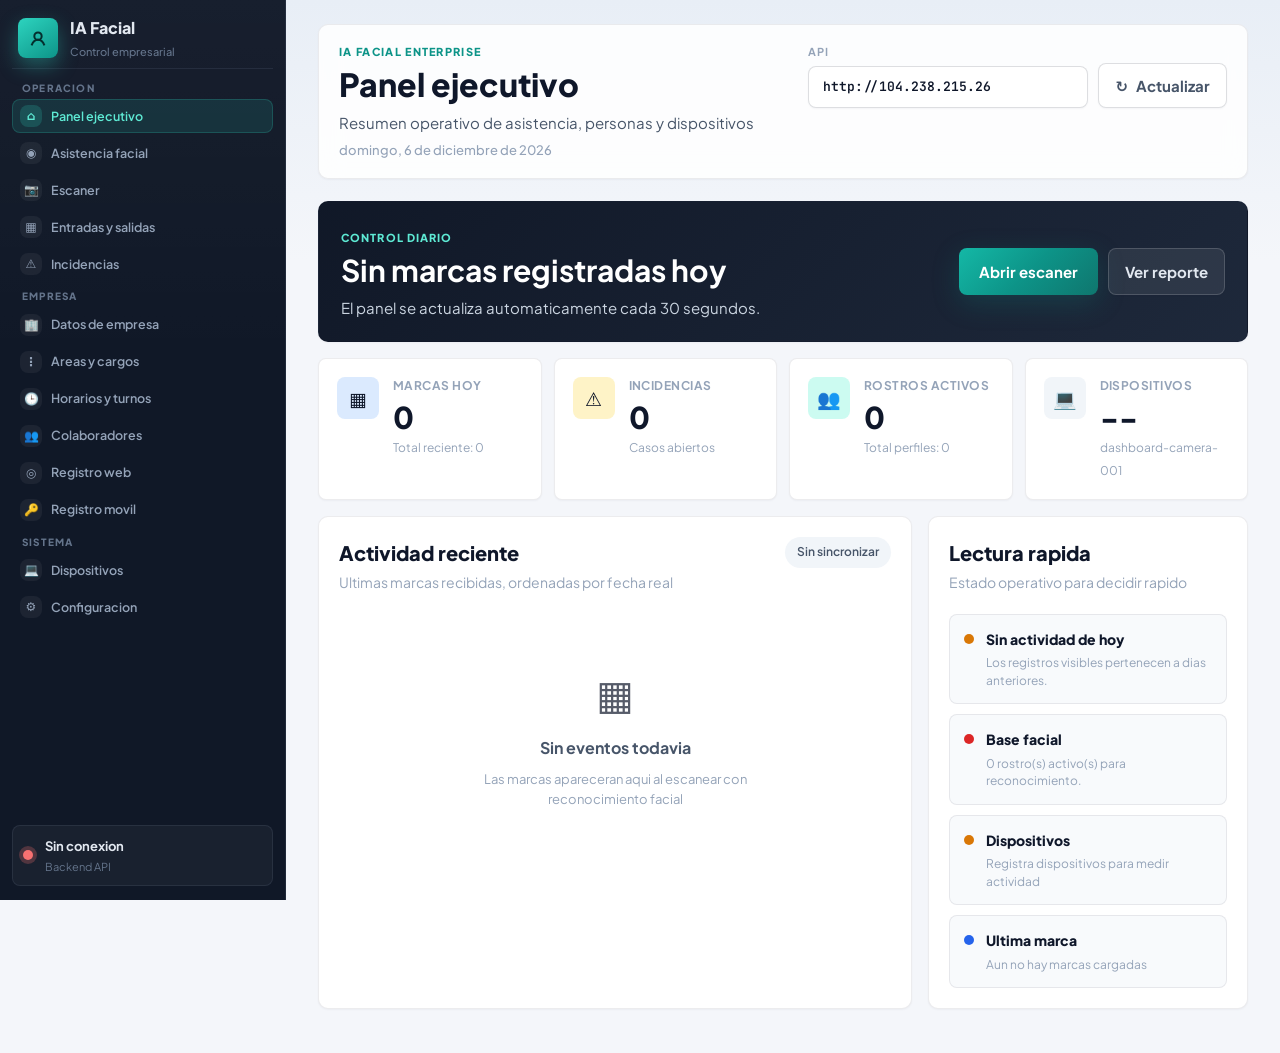
==== commit 37356c69: "fix: registro web guarda perfil y parpadeo liveness en movil El escaneo web envia las 3 poses al ser" ====
--- a/frontend/index.html
+++ b/frontend/index.html
@@ -807,7 +807,7 @@
             <div id="register-files-summary" class="register-files-summary" aria-live="polite">
               Pulsa Iniciar escaneo facial. Primero validamos que eres una persona real (parpadeo y giro), luego capturamos frontal, izquierda y derecha.
             </div>
-            <p class="register-build-tag" id="register-build-tag" aria-hidden="true">Build 2026061103</p>
+            <p class="register-build-tag" id="register-build-tag" aria-hidden="true">Build 2026061701</p>
             <div id="register-status" class="register-status idle" aria-live="polite">
               <span class="register-status-icon" aria-hidden="true">○</span>
               <div>
@@ -1258,10 +1258,10 @@
     </main>
 
     <script>
-      window.__IA_FACIAL_BUILD = "2026061604";
+      window.__IA_FACIAL_BUILD = "2026061701";
       console.info("[IA Facial] build", window.__IA_FACIAL_BUILD);
     </script>
-    <script src="./register-scanner.js?v=2026061605"></script>
-    <script src="./app.js?v=2026061605"></script>
+    <script src="./register-scanner.js?v=2026061701"></script>
+    <script src="./app.js?v=2026061701"></script>
   </body>
 </html>
--- a/frontend/styles.css
+++ b/frontend/styles.css
@@ -3,11 +3,11 @@
   --font-sans: "Plus Jakarta Sans", "Segoe UI", system-ui, sans-serif;
   --font-mono: "JetBrains Mono", ui-monospace, monospace;
 
-  --sidebar-w: 268px;
-  --shell-max: 1280px;
-
-  --bg: #eef2f6;
-  --bg-accent: #e0f2f1;
+  --sidebar-w: 286px;
+  --shell-max: 1360px;
+
+  --bg: #f4f6fa;
+  --bg-accent: #e8eef6;
   --surface: #ffffff;
   --surface-soft: #f8fafc;
   --surface-muted: #f1f5f9;
@@ -34,16 +34,16 @@
   --red: #dc2626;
   --red-soft: #fee2e2;
 
-  --sidebar-bg: #0b1220;
+  --sidebar-bg: #101827;
   --sidebar-ink: #e2e8f0;
   --sidebar-muted: #64748b;
   --sidebar-active: rgba(45, 212, 191, 0.12);
   --sidebar-border: rgba(148, 163, 184, 0.12);
 
-  --radius-sm: 10px;
-  --radius-md: 14px;
-  --radius-lg: 18px;
-  --radius-xl: 22px;
+  --radius-sm: 6px;
+  --radius-md: 8px;
+  --radius-lg: 8px;
+  --radius-xl: 10px;
   --radius-full: 999px;
 
   --shadow-xs: 0 1px 2px rgba(15, 23, 42, 0.04);
@@ -74,10 +74,7 @@
   font-family: var(--font-sans);
   font-size: 15px;
   line-height: 1.55;
-  background:
-    radial-gradient(ellipse 80% 60% at 10% -10%, rgba(45, 212, 191, 0.18), transparent 50%),
-    radial-gradient(ellipse 60% 50% at 90% 0%, rgba(59, 130, 246, 0.1), transparent 45%),
-    linear-gradient(180deg, var(--bg-accent) 0%, var(--bg) 28%, var(--bg) 100%);
+  background: linear-gradient(180deg, var(--bg-accent) 0%, var(--bg) 260px, var(--bg) 100%);
   -webkit-font-smoothing: antialiased;
 }
 
@@ -100,26 +97,33 @@
   width: var(--sidebar-w);
   display: flex;
   flex-direction: column;
-  gap: 20px;
-  padding: 24px 16px;
+  gap: 12px;
+  padding: 14px 12px;
   background:
     linear-gradient(180deg, rgba(255, 255, 255, 0.03) 0%, transparent 40%),
     var(--sidebar-bg);
   border-right: 1px solid var(--sidebar-border);
   color: var(--sidebar-ink);
   overflow-y: auto;
+  scrollbar-width: none;
+}
+
+.sidebar::-webkit-scrollbar {
+  width: 0;
+  height: 0;
 }
 
 .brand {
   display: flex;
   align-items: center;
-  gap: 14px;
-  padding: 4px 8px 16px;
+  gap: 12px;
+  padding: 2px 6px 8px;
+  border-bottom: 1px solid var(--sidebar-border);
 }
 
 .brand-mark {
-  width: 46px;
-  height: 46px;
+  width: 40px;
+  height: 40px;
   display: grid;
   place-items: center;
   border-radius: var(--radius-md);
@@ -131,37 +135,51 @@
 
 .brand strong {
   display: block;
-  font-size: 17px;
-  font-weight: 800;
-  letter-spacing: -0.02em;
+  font-size: 16px;
+  font-weight: 800;
+  letter-spacing: 0;
 }
 
 .brand small {
   display: block;
   margin-top: 2px;
   color: var(--sidebar-muted);
-  font-size: 12px;
+  font-size: 11px;
   font-weight: 500;
 }
 
 .nav {
   display: flex;
   flex-direction: column;
-  gap: 4px;
+  gap: 8px;
   flex: 1;
 }
 
+.nav-section {
+  display: grid;
+  gap: 3px;
+}
+
+.nav-section-title {
+  padding: 0 10px;
+  color: #64748b;
+  font-size: 10px;
+  font-weight: 800;
+  letter-spacing: 0.12em;
+  text-transform: uppercase;
+}
+
 .nav-item {
   display: flex;
   align-items: center;
-  gap: 12px;
+  gap: 9px;
   width: 100%;
-  padding: 10px 14px;
+  padding: 6px 8px;
   border: 0;
   border-radius: var(--radius-md);
   background: transparent;
   color: #94a3b8;
-  font-size: 14px;
+  font-size: 12.5px;
   font-weight: 600;
   text-align: left;
   cursor: pointer;
@@ -169,13 +187,13 @@
 }
 
 .nav-icon {
-  width: 28px;
-  height: 28px;
+  width: 22px;
+  height: 22px;
   display: grid;
   place-items: center;
   border-radius: 8px;
-  background: rgba(255, 255, 255, 0.04);
-  font-size: 14px;
+  background: rgba(255, 255, 255, 0.055);
+  font-size: 12px;
   flex-shrink: 0;
 }
 
@@ -199,7 +217,7 @@
   align-items: center;
   gap: 12px;
   margin-top: auto;
-  padding: 14px;
+  padding: 10px;
   border-radius: var(--radius-md);
   background: rgba(255, 255, 255, 0.04);
   border: 1px solid var(--sidebar-border);
@@ -216,6 +234,35 @@
   margin-top: 2px;
   color: var(--sidebar-muted);
   font-size: 11px;
+}
+
+.mobile-menu-toggle {
+  display: none;
+  width: 42px;
+  height: 42px;
+  place-items: center;
+  gap: 4px;
+  border: 1px solid var(--sidebar-border);
+  border-radius: var(--radius-md);
+  background: rgba(255, 255, 255, 0.06);
+  color: var(--sidebar-ink);
+  cursor: pointer;
+}
+
+.mobile-menu-toggle span {
+  width: 18px;
+  height: 2px;
+  border-radius: var(--radius-full);
+  background: currentColor;
+  transition: transform var(--transition), opacity var(--transition);
+}
+
+.mobile-menu-backdrop {
+  display: none;
+}
+
+.mobile-menu-backdrop[hidden] {
+  display: none;
 }
 
 .status-dot {
@@ -246,7 +293,7 @@
 /* ─── Shell & topbar ─── */
 .shell {
   margin-left: var(--sidebar-w);
-  padding: 28px 36px 48px;
+  padding: 24px 32px 44px;
   max-width: calc(var(--shell-max) + var(--sidebar-w));
 }
 
@@ -255,7 +302,13 @@
   align-items: flex-start;
   justify-content: space-between;
   gap: 24px;
-  margin-bottom: 28px;
+  margin-bottom: 22px;
+  padding: 18px 20px;
+  border: 1px solid var(--line);
+  border-radius: var(--radius-xl);
+  background: rgba(255, 255, 255, 0.86);
+  box-shadow: var(--shadow-xs);
+  backdrop-filter: blur(12px);
 }
 
 .topbar-eyebrow {
@@ -268,9 +321,9 @@
 }
 
 .topbar h1 {
-  font-size: clamp(26px, 3vw, 34px);
-  font-weight: 800;
-  letter-spacing: -0.03em;
+  font-size: 32px;
+  font-weight: 800;
+  letter-spacing: 0;
   line-height: 1.15;
 }
 
@@ -309,7 +362,7 @@
 }
 
 .api-input {
-  width: min(300px, 40vw);
+  width: min(280px, 36vw);
   padding: 10px 14px;
   border: 1px solid var(--line-strong);
   border-radius: var(--radius-md);
@@ -443,38 +496,135 @@
   to { opacity: 1; transform: translateY(0); }
 }
 
+/* Dashboard */
+.panel.overview-brief {
+  display: flex;
+  align-items: center;
+  justify-content: space-between;
+  gap: 18px;
+  margin-bottom: 16px;
+  padding: 22px;
+  background:
+    linear-gradient(135deg, rgba(16, 24, 39, 0.96), rgba(30, 41, 59, 0.96)),
+    var(--sidebar-bg);
+  color: #fff;
+}
+
+.panel.overview-brief h2 {
+  margin-top: 6px;
+  font-size: 30px;
+  line-height: 1.15;
+}
+
+.panel.overview-brief p {
+  margin-top: 8px;
+  color: #cbd5e1;
+  max-width: 760px;
+}
+
+.overview-actions {
+  display: flex;
+  gap: 10px;
+  flex-wrap: wrap;
+  justify-content: flex-end;
+}
+
+.panel.overview-brief .section-kicker {
+  color: #5eead4;
+}
+
+.panel.overview-brief .ghost-btn {
+  background: rgba(255, 255, 255, 0.08);
+  color: #e2e8f0;
+  border-color: rgba(255, 255, 255, 0.16);
+}
+
+.section-kicker {
+  display: inline-flex;
+  color: var(--accent);
+  font-size: 11px;
+  font-weight: 800;
+  letter-spacing: 0.1em;
+  text-transform: uppercase;
+}
+
+.overview-workspace {
+  display: grid;
+  grid-template-columns: minmax(0, 1.35fr) minmax(320px, 0.65fr);
+  gap: 16px;
+}
+
+.insight-list {
+  display: grid;
+  gap: 10px;
+}
+
+.insight {
+  display: grid;
+  grid-template-columns: 10px minmax(0, 1fr);
+  gap: 12px;
+  align-items: start;
+  padding: 14px;
+  border: 1px solid var(--line);
+  border-radius: var(--radius-md);
+  background: var(--surface-soft);
+}
+
+.insight > span {
+  width: 10px;
+  height: 10px;
+  margin-top: 5px;
+  border-radius: 50%;
+  background: var(--blue);
+}
+
+.insight.ok > span { background: var(--green); }
+.insight.warn > span { background: var(--amber); }
+.insight.bad > span { background: var(--red); }
+
+.insight strong {
+  display: block;
+  font-size: 14px;
+  font-weight: 800;
+}
+
+.insight small {
+  display: block;
+  margin-top: 4px;
+  color: var(--ink-muted);
+  font-size: 12px;
+  line-height: 1.45;
+}
+
 /* ─── Metrics ─── */
 .metrics-grid {
   display: grid;
   grid-template-columns: repeat(4, minmax(0, 1fr));
-  gap: 16px;
-  margin-bottom: 20px;
+  gap: 12px;
+  margin-bottom: 16px;
 }
 
 .metric {
   display: flex;
   align-items: flex-start;
   gap: 14px;
-  padding: 20px;
+  padding: 18px;
   background: var(--surface);
   border: 1px solid var(--line);
   border-radius: var(--radius-lg);
-  box-shadow: var(--shadow-sm);
+  box-shadow: var(--shadow-xs);
   transition: transform var(--transition), box-shadow var(--transition);
 }
 
-.metric:hover {
-  transform: translateY(-2px);
-  box-shadow: var(--shadow-md);
-}
+.metric:hover { border-color: var(--line-strong); }
 
 .metric-icon {
-  width: 48px;
-  height: 48px;
+  width: 42px;
+  height: 42px;
   display: grid;
   place-items: center;
   border-radius: var(--radius-md);
-  font-size: 22px;
+  font-size: 19px;
   flex-shrink: 0;
 }
 
@@ -495,9 +645,9 @@
 .metric-body strong {
   display: block;
   margin: 6px 0 2px;
-  font-size: 32px;
-  font-weight: 800;
-  letter-spacing: -0.03em;
+  font-size: 30px;
+  font-weight: 800;
+  letter-spacing: 0;
   line-height: 1;
 }
 
@@ -525,11 +675,11 @@
 
 /* ─── Panels ─── */
 .panel {
-  padding: 24px;
+  padding: 20px;
   background: var(--surface);
   border: 1px solid var(--line);
   border-radius: var(--radius-xl);
-  box-shadow: var(--shadow-sm);
+  box-shadow: var(--shadow-xs);
 }
 
 /* Admin phase 1 */
@@ -550,7 +700,7 @@
 .admin-grid {
   display: grid;
   grid-template-columns: minmax(320px, 1.1fr) minmax(280px, 0.9fr);
-  gap: 20px;
+  gap: 16px;
   align-items: start;
 }
 
@@ -560,7 +710,7 @@
 }
 
 .admin-summary-item {
-  padding: 16px;
+  padding: 14px;
   border: 1px solid var(--line);
   border-radius: var(--radius-md);
   background: var(--surface-soft);
@@ -585,7 +735,7 @@
 }
 
 .admin-lists {
-  margin-top: 20px;
+  margin-top: 16px;
 }
 
 .admin-list {
@@ -598,7 +748,7 @@
   grid-template-columns: minmax(0, 1fr) auto;
   gap: 14px;
   align-items: center;
-  padding: 14px 16px;
+  padding: 13px 14px;
   border: 1px solid var(--line);
   border-radius: var(--radius-md);
   background: var(--surface-soft);
@@ -639,6 +789,162 @@
 .admin-row-actions .danger-btn {
   padding: 7px 11px;
   font-size: 12px;
+}
+
+.company-card {
+  display: grid;
+  grid-template-columns: 58px minmax(0, 1fr);
+  gap: 14px;
+  align-items: center;
+  padding: 16px;
+  border: 1px solid var(--line);
+  border-radius: var(--radius-lg);
+  background: linear-gradient(135deg, #ffffff, #f8fafc);
+}
+
+.company-avatar {
+  width: 58px;
+  height: 58px;
+  display: grid;
+  place-items: center;
+  border-radius: var(--radius-md);
+  background: #111827;
+  color: #fff;
+  font-weight: 800;
+  letter-spacing: 0.04em;
+}
+
+.company-card strong {
+  display: block;
+  margin-top: 5px;
+  font-size: 20px;
+  font-weight: 800;
+  line-height: 1.2;
+}
+
+.company-card small {
+  display: block;
+  margin-top: 5px;
+  color: var(--ink-muted);
+}
+
+.company-kpis {
+  display: grid;
+  grid-template-columns: repeat(2, minmax(0, 1fr));
+  gap: 10px;
+}
+
+.site-list {
+  display: grid;
+  gap: 10px;
+}
+
+.site-list h3 {
+  margin: 4px 0 0;
+  font-size: 14px;
+  font-weight: 800;
+}
+
+.site-row {
+  display: grid;
+  grid-template-columns: minmax(0, 1fr) auto;
+  gap: 12px;
+  align-items: center;
+  padding: 12px;
+  border: 1px solid var(--line);
+  border-radius: var(--radius-md);
+  background: var(--surface-soft);
+}
+
+.site-row strong {
+  display: block;
+  font-size: 14px;
+  font-weight: 800;
+}
+
+.site-row small {
+  display: block;
+  margin-top: 3px;
+  color: var(--ink-muted);
+  font-size: 12px;
+}
+
+.org-map-panel {
+  margin-bottom: 16px;
+}
+
+.org-hierarchy {
+  display: grid;
+  grid-template-columns: repeat(auto-fit, minmax(250px, 1fr));
+  gap: 12px;
+}
+
+.org-node {
+  display: grid;
+  gap: 12px;
+  padding: 15px;
+  border: 1px solid var(--line);
+  border-radius: var(--radius-lg);
+  background: var(--surface-soft);
+}
+
+.org-node.inactive {
+  opacity: 0.68;
+}
+
+.org-node-header {
+  display: grid;
+  grid-template-columns: minmax(0, 1fr) auto;
+  gap: 12px;
+  align-items: start;
+}
+
+.org-node-header strong {
+  display: block;
+  margin-top: 4px;
+  font-size: 16px;
+  font-weight: 800;
+}
+
+.org-node-header small {
+  display: block;
+  margin-top: 3px;
+  color: var(--ink-muted);
+  font-size: 12px;
+}
+
+.position-chip-list {
+  display: flex;
+  flex-wrap: wrap;
+  gap: 7px;
+}
+
+.position-chip {
+  display: inline-flex;
+  align-items: center;
+  gap: 6px;
+  padding: 6px 9px;
+  border: 1px solid var(--line);
+  border-radius: var(--radius-full);
+  background: #fff;
+  color: var(--ink-secondary);
+  font-size: 12px;
+  font-weight: 700;
+}
+
+.position-chip b {
+  color: var(--ink);
+  font-family: var(--font-mono);
+  font-size: 11px;
+}
+
+.position-chip.inactive {
+  opacity: 0.55;
+}
+
+.position-chip.muted {
+  color: var(--ink-muted);
+  font-weight: 600;
 }
 
 .token-worker-row {
@@ -752,14 +1058,16 @@
 .attendance-channel-grid {
   display: grid;
   grid-template-columns: repeat(3, minmax(0, 1fr));
-  gap: 16px;
-  margin-top: 16px;
+  gap: 24px;
+  margin: 22px 0 26px;
 }
 
 .attendance-channel {
   display: grid;
-  gap: 8px;
-  padding: 18px;
+  grid-template-rows: auto auto 1fr auto;
+  gap: 12px;
+  min-height: 238px;
+  padding: 26px;
   border: 1px solid var(--line);
   border-radius: var(--radius-md);
   background: var(--surface);
@@ -779,16 +1087,46 @@
 }
 
 .attendance-channel strong {
-  font-size: 16px;
+  font-size: 20px;
+  line-height: 1.2;
 }
 
 .attendance-channel small {
   color: var(--ink-muted);
-  min-height: 40px;
+  min-height: 52px;
+  font-size: 15px;
+  line-height: 1.45;
+}
+
+.attendance-channel .ghost-btn {
+  width: 100%;
+  min-height: 52px;
+  justify-content: center;
+  align-self: end;
+  margin-top: 4px;
+}
+
+.attendance-live-panel {
+  margin-top: 0;
+}
+
+.attendance-live-panel .panel-header {
+  align-items: center;
+  margin-bottom: 24px;
+}
+
+.attendance-live-panel .panel-header > div {
+  min-width: 0;
+}
+
+.attendance-live-panel #attendance-refresh-events {
+  min-width: 150px;
+  min-height: 52px;
+  justify-content: center;
 }
 
 .attendance-dev-tools {
-  margin-top: 16px;
+  margin-top: 26px;
 }
 
 .attendance-dev-tools summary {
@@ -808,14 +1146,60 @@
   padding: 28px 18px;
 }
 
+.schedule-command {
+  display: grid;
+  gap: 16px;
+}
+
+.schedule-summary {
+  display: grid;
+  grid-template-columns: repeat(4, minmax(0, 1fr));
+  gap: 10px;
+}
+
+.schedule-summary article {
+  padding: 14px 16px;
+  border: 1px solid var(--line);
+  border-radius: var(--radius-md);
+  background: var(--surface-soft);
+}
+
+.schedule-summary span {
+  display: block;
+  color: var(--ink-muted);
+  font-size: 11px;
+  font-weight: 800;
+  letter-spacing: 0.06em;
+  text-transform: uppercase;
+}
+
+.schedule-summary strong {
+  display: block;
+  margin-top: 6px;
+  font-size: 26px;
+  line-height: 1;
+}
+
+.schedule-summary .summary-ok {
+  border-color: rgba(5, 150, 105, 0.22);
+  background: var(--green-soft);
+}
+
+.schedule-summary .summary-warn {
+  border-color: rgba(217, 119, 6, 0.25);
+  background: var(--amber-soft);
+}
+
 .shift-cards {
   display: grid;
-  grid-template-columns: repeat(auto-fit, minmax(260px, 1fr));
-  gap: 14px;
+  grid-template-columns: repeat(auto-fit, minmax(240px, 1fr));
+  gap: 12px;
 }
 
 .shift-card {
-  padding: 18px;
+  display: grid;
+  gap: 12px;
+  padding: 16px;
   border: 1px solid var(--line);
   border-radius: var(--radius-lg);
   background: var(--surface-soft);
@@ -843,22 +1227,72 @@
   font-weight: 800;
 }
 
-.shift-card > strong {
-  display: block;
-  margin-bottom: 12px;
+.shift-code.small {
+  min-width: 34px;
+  height: 28px;
+  font-size: 12px;
+}
+
+.shift-card-title strong {
+  display: block;
   font-size: 18px;
   font-weight: 800;
 }
 
-.shift-meta {
-  display: grid;
+.shift-card-title small {
+  display: block;
+  margin-top: 3px;
+  color: var(--ink-muted);
+  font-size: 12px;
+}
+
+.shift-window {
+  display: grid;
+  grid-template-columns: repeat(3, minmax(0, 1fr));
+  gap: 8px;
+}
+
+.shift-window span {
+  padding: 10px;
+  border: 1px solid var(--line);
+  border-radius: var(--radius-md);
+  background: #fff;
+}
+
+.shift-window b {
+  display: block;
+  color: var(--ink);
+  font-size: 15px;
+}
+
+.shift-window small {
+  display: block;
+  margin-top: 3px;
+  color: var(--ink-muted);
+  font-size: 11px;
+  font-weight: 700;
+}
+
+.shift-rule-line {
+  display: flex;
+  flex-wrap: wrap;
   gap: 7px;
+}
+
+.shift-rule-line span {
+  padding: 5px 8px;
+  border-radius: var(--radius-full);
+  background: #fff;
   color: var(--ink-secondary);
-  font-size: 13px;
-}
-
-.shift-meta b {
-  color: var(--ink);
+  font-size: 12px;
+  font-weight: 700;
+}
+
+.schedule-layout {
+  display: grid;
+  grid-template-columns: minmax(300px, 0.75fr) minmax(0, 1.25fr);
+  gap: 16px;
+  align-items: start;
 }
 
 .shift-rules-wrap {
@@ -873,21 +1307,116 @@
 
 .shift-groups {
   display: grid;
-  gap: 18px;
+  grid-template-columns: repeat(auto-fit, minmax(230px, 1fr));
+  gap: 12px;
 }
 
 .shift-group {
   display: grid;
   gap: 10px;
+  align-content: start;
+  padding: 14px;
+  border: 1px solid var(--line);
+  border-radius: var(--radius-lg);
+  background: var(--surface-soft);
+}
+
+.shift-group.unassigned {
+  border-color: rgba(217, 119, 6, 0.3);
+  background: #fffbeb;
 }
 
 .shift-group-header {
   margin: 0;
 }
 
+.shift-group-header > div {
+  display: flex;
+  align-items: center;
+  gap: 9px;
+  min-width: 0;
+}
+
 .shift-group-header strong {
   font-size: 15px;
   font-weight: 800;
+}
+
+.shift-roster-list {
+  display: grid;
+  gap: 8px;
+  max-height: 380px;
+  overflow: auto;
+  padding-right: 2px;
+}
+
+.shift-worker {
+  display: grid;
+  grid-template-columns: 34px minmax(0, 1fr);
+  gap: 10px;
+  align-items: center;
+  padding: 10px;
+  border: 1px solid var(--line);
+  border-radius: var(--radius-md);
+  background: #fff;
+}
+
+.worker-avatar {
+  width: 34px;
+  height: 34px;
+  display: grid;
+  place-items: center;
+  border-radius: var(--radius-md);
+  background: var(--surface-muted);
+  color: var(--ink-secondary);
+  font-size: 12px;
+  font-weight: 800;
+}
+
+.shift-worker strong {
+  display: block;
+  font-size: 14px;
+  font-weight: 800;
+  overflow-wrap: anywhere;
+}
+
+.shift-worker small {
+  display: block;
+  margin-top: 2px;
+  color: var(--ink-muted);
+  font-size: 12px;
+  line-height: 1.35;
+}
+
+.shift-worker code {
+  padding: 1px 5px;
+  border-radius: 5px;
+  background: var(--surface-muted);
+  color: var(--ink-secondary);
+  font-family: var(--font-mono);
+  font-size: 11px;
+}
+
+.shift-filter-note {
+  color: var(--ink-muted);
+  font-size: 12px;
+}
+
+.compact-search {
+  min-width: 220px;
+  gap: 5px;
+}
+
+.compact-search span {
+  color: var(--ink-muted);
+  font-size: 10px;
+  font-weight: 800;
+  letter-spacing: 0.08em;
+  text-transform: uppercase;
+}
+
+.compact-search input {
+  padding: 9px 11px;
 }
 
 .panel-header {
@@ -901,7 +1430,7 @@
 .panel-header h2 {
   font-size: 20px;
   font-weight: 800;
-  letter-spacing: -0.02em;
+  letter-spacing: 0;
 }
 
 .panel-desc {
@@ -1057,7 +1586,7 @@
 /* ─── Events list ─── */
 .event-list {
   display: grid;
-  gap: 10px;
+  gap: 8px;
 }
 
 .event-list.empty {
@@ -1097,10 +1626,11 @@
   grid-template-columns: 1fr auto;
   gap: 12px;
   align-items: center;
-  padding: 14px 16px;
+  padding: 13px 14px;
   border: 1px solid var(--line);
   border-radius: var(--radius-md);
   background: var(--surface-soft);
+  border-left: 3px solid var(--line-strong);
   transition: background var(--transition), border-color var(--transition);
 }
 
@@ -1112,6 +1642,7 @@
 .event-item strong {
   display: block;
   font-size: 15px;
+  font-weight: 800;
 }
 
 .event-item small {
@@ -1356,30 +1887,35 @@
 
 .scan-layout {
   display: grid;
-  grid-template-columns: minmax(280px, 360px) 1fr;
-  gap: 28px;
-  align-items: start;
+  grid-template-columns: 1fr;
+  gap: 18px;
+  align-items: center;
+  max-width: 1080px;
+  margin: 0 auto;
 }
 
 .scan-sidebar {
-  display: flex;
-  flex-direction: column;
-  gap: 14px;
+  display: grid;
+  grid-template-columns: minmax(260px, 0.7fr) minmax(320px, 1fr);
+  gap: 12px;
+  align-items: stretch;
+  order: 2;
 }
 
 .scan-result-card {
   display: flex;
   align-items: center;
   gap: 14px;
-  padding: 18px;
+  padding: 14px 16px;
   border-radius: var(--radius-lg);
-  border: 2px solid var(--line);
+  border: 1px solid var(--line);
   transition: all 220ms var(--ease);
+  order: 4;
 }
 
 .scan-result-icon {
-  width: 52px;
-  height: 52px;
+  width: 42px;
+  height: 42px;
   display: grid;
   place-items: center;
   border-radius: 50%;
@@ -1389,7 +1925,7 @@
 }
 
 .scan-result-card strong {
-  font-size: 17px;
+  font-size: 15px;
   font-weight: 800;
 }
 
@@ -1459,6 +1995,7 @@
   display: grid;
   grid-template-columns: 1fr 1fr;
   gap: 10px;
+  order: 1;
 }
 
 .mode-btn {
@@ -1466,7 +2003,8 @@
   flex-direction: column;
   align-items: center;
   gap: 4px;
-  padding: 14px;
+  min-height: 58px;
+  padding: 10px 12px;
   border: 2px solid var(--line-strong);
   background: var(--surface);
   font-size: 14px;
@@ -1491,15 +2029,20 @@
 }
 
 .scan-mode-label {
+  align-self: center;
   color: var(--accent-hover);
   font-size: 13px;
   font-weight: 700;
+  order: 2;
 }
 
 .liveness-steps {
   display: flex;
   flex-wrap: wrap;
   gap: 6px;
+  grid-column: 1 / -1;
+  justify-content: center;
+  order: 6;
 }
 
 .liveness-step {
@@ -1525,9 +2068,11 @@
 }
 
 .camera-actions {
-  display: flex;
-  flex-direction: column;
-  gap: 8px;
+  display: grid;
+  grid-template-columns: minmax(170px, 1.2fr) repeat(4, minmax(120px, 1fr));
+  gap: 10px;
+  grid-column: 1 / -1;
+  order: 3;
 }
 
 .camera-actions .primary-btn,
@@ -1536,10 +2081,11 @@
   width: 100%;
   justify-content: center;
   text-align: center;
+  min-height: 48px;
 }
 
 .mode-action-btn {
-  padding: 13px 16px;
+  padding: 12px 14px;
   color: #fff;
   font-size: 14px;
 }
@@ -1556,16 +2102,29 @@
 
 .scan-options {
   display: flex;
-  flex-direction: column;
-  gap: 10px;
-  padding: 14px;
+  flex-direction: row;
+  flex-wrap: wrap;
+  gap: 10px 14px;
+  padding: 12px 14px;
   border-radius: var(--radius-md);
   background: var(--surface-soft);
   border: 1px solid var(--line);
+  grid-column: 1 / -1;
+  justify-content: center;
+  order: 7;
 }
 
 .scan-meta {
-  padding-top: 4px;
+  display: flex;
+  align-items: center;
+  gap: 12px;
+  flex-wrap: wrap;
+  justify-content: flex-end;
+  padding: 12px 14px;
+  border: 1px solid var(--line);
+  border-radius: var(--radius-md);
+  background: var(--surface-soft);
+  order: 5;
 }
 
 .camera-faces-count,
@@ -1575,7 +2134,7 @@
 }
 
 .camera-next-action {
-  margin: 6px 0;
+  margin: 0;
   color: var(--accent-hover);
   font-size: 14px;
   font-weight: 700;
@@ -1583,17 +2142,20 @@
 
 /* ─── Camera preview ─── */
 .scan-camera-column {
-  position: sticky;
-  top: 24px;
+  position: static;
+  width: min(100%, 1040px);
+  justify-self: center;
+  order: 1;
 }
 
 .camera-preview-wrap {
   position: relative;
-  border-radius: var(--radius-xl);
+  border-radius: 12px;
   overflow: hidden;
   background: #0b1220;
   box-shadow: var(--shadow-lg);
-  aspect-ratio: 4 / 3;
+  aspect-ratio: 16 / 9;
+  min-height: 460px;
 }
 
 .camera-mirror-layer {
@@ -1732,6 +2294,17 @@
   filter: grayscale(0.3);
 }
 
+.user-card.highlight-new {
+  border-color: var(--accent);
+  box-shadow: 0 0 0 2px rgba(45, 212, 191, 0.35), var(--shadow-md);
+  animation: user-card-highlight 1.2s ease-in-out 3;
+}
+
+@keyframes user-card-highlight {
+  0%, 100% { transform: translateY(0); }
+  50% { transform: translateY(-4px); }
+}
+
 .user-card-photo-wrap {
   position: relative;
   aspect-ratio: 1;
@@ -1769,7 +2342,7 @@
 .user-card-body strong {
   font-size: 17px;
   font-weight: 800;
-  letter-spacing: -0.02em;
+  letter-spacing: 0;
 }
 
 .user-card-meta {
@@ -1922,7 +2495,7 @@
 .dialog-header h3 {
   font-size: 20px;
   font-weight: 800;
-  letter-spacing: -0.02em;
+  letter-spacing: 0;
 }
 
 .user-edit-id {
@@ -1937,6 +2510,36 @@
   color: var(--ink-muted);
   font-size: 12px;
   font-weight: 400;
+}
+
+.theme-config {
+  display: grid;
+  grid-template-columns: minmax(220px, 1fr) repeat(3, minmax(110px, 0.45fr));
+  gap: 12px;
+  align-items: end;
+  padding: 14px;
+  border: 1px solid var(--line);
+  border-radius: var(--radius-md);
+  background: var(--surface-soft);
+}
+
+.theme-config > div strong {
+  display: block;
+  font-size: 14px;
+  font-weight: 800;
+}
+
+.theme-config > div small {
+  display: block;
+  margin-top: 3px;
+  color: var(--ink-muted);
+  font-size: 12px;
+}
+
+.theme-config input[type="color"] {
+  height: 42px;
+  padding: 4px;
+  cursor: pointer;
 }
 
 .checkbox-row {
@@ -2191,15 +2794,40 @@
 
   .scan-layout {
     grid-template-columns: 1fr;
+    max-width: 100%;
+  }
+
+  .scan-sidebar {
+    grid-template-columns: 1fr;
+  }
+
+  .camera-actions {
+    grid-template-columns: repeat(2, minmax(0, 1fr));
+  }
+
+  .camera-actions #start-camera-btn {
+    grid-column: 1 / -1;
   }
 
   .admin-grid {
     grid-template-columns: 1fr;
   }
 
+  .schedule-layout {
+    grid-template-columns: 1fr;
+  }
+
+  .overview-workspace {
+    grid-template-columns: 1fr;
+  }
+
   .scan-camera-column {
     position: static;
-    order: -1;
+    order: 1;
+  }
+
+  .camera-preview-wrap {
+    min-height: 360px;
   }
 
   .metrics-grid {
@@ -2209,47 +2837,165 @@
 
 @media (max-width: 860px) {
   .sidebar {
-    position: static;
+    position: fixed;
+    inset: 0 0 auto 0;
+    z-index: 240;
     width: 100%;
     flex-direction: row;
-    flex-wrap: wrap;
+    flex-wrap: nowrap;
     align-items: center;
-    padding: 16px;
-    gap: 12px;
+    padding: calc(env(safe-area-inset-top, 0px) + 10px) 12px 10px;
+    gap: 10px;
+    border-right: 0;
+    border-bottom: 1px solid var(--sidebar-border);
+    overflow: visible;
   }
 
   .brand {
-    padding-bottom: 0;
+    flex: 1;
+    min-width: 0;
+    padding: 0;
+    border-bottom: 0;
+  }
+
+  .brand > div {
+    min-width: 0;
+  }
+
+  .brand strong,
+  .brand small {
+    overflow: hidden;
+    text-overflow: ellipsis;
+    white-space: nowrap;
+  }
+
+  .mobile-menu-toggle {
+    display: grid;
+    flex-shrink: 0;
+    order: 3;
+  }
+
+  body.mobile-menu-open .mobile-menu-toggle span:nth-child(1) {
+    transform: translateY(6px) rotate(45deg);
+  }
+
+  body.mobile-menu-open .mobile-menu-toggle span:nth-child(2) {
+    opacity: 0;
+  }
+
+  body.mobile-menu-open .mobile-menu-toggle span:nth-child(3) {
+    transform: translateY(-6px) rotate(-45deg);
+  }
+
+  .mobile-menu-backdrop {
+    position: fixed;
+    inset: 0;
+    z-index: 180;
+    background: rgba(15, 23, 42, 0.46);
+    backdrop-filter: blur(2px);
+  }
+
+  body.mobile-menu-open .mobile-menu-backdrop {
+    display: block;
   }
 
   .nav {
-    flex-direction: row;
-    flex-wrap: wrap;
-    flex: 1;
-    order: 3;
+    display: none;
+    position: fixed;
+    left: 12px;
+    right: 12px;
+    top: calc(env(safe-area-inset-top, 0px) + 76px);
+    z-index: 250;
+    grid-template-columns: 1fr;
+    gap: 14px;
+    width: auto;
+    max-height: calc(100vh - 98px);
+    max-height: calc(100dvh - 98px);
+    padding: 14px;
+    border: 1px solid var(--sidebar-border);
+    border-radius: 16px;
+    background: var(--sidebar-bg);
+    box-shadow: 0 24px 60px rgba(2, 6, 23, 0.42);
+    overflow-y: auto;
+    scrollbar-width: none;
+    opacity: 0;
+    pointer-events: none;
+    transform: translateY(-8px);
+    transition: opacity var(--transition), transform var(--transition);
+  }
+
+  .nav::-webkit-scrollbar {
+    width: 0;
+    height: 0;
+  }
+
+  body.mobile-menu-open .nav {
+    display: grid;
+    opacity: 1;
+    pointer-events: auto;
+    transform: translateY(0);
+  }
+
+  .nav-section {
+    display: grid;
+    grid-template-columns: 1fr;
+    gap: 6px;
+  }
+
+  .nav-section-title {
+    grid-column: auto;
+    padding: 0 4px;
+  }
+
+  .nav-item span:not(.nav-icon) {
+    display: inline;
+  }
+
+  .nav-item {
     width: 100%;
-  }
-
-  .nav-item span:not(.nav-icon) {
-    display: none;
-  }
-
-  .nav-item {
-    padding: 10px;
+    justify-content: flex-start;
+    padding: 10px 12px;
+    font-size: 14px;
+  }
+
+  .nav-icon {
+    width: 30px;
+    height: 30px;
   }
 
   .system-card {
+    order: 2;
     margin-top: 0;
     margin-left: auto;
+    gap: 8px;
+    padding: 8px 10px;
+    flex-shrink: 0;
+  }
+
+  .system-card small {
+    display: none;
+  }
+
+  .system-card strong {
+    font-size: 12px;
   }
 
   .shell {
     margin-left: 0;
-    padding: 16px;
+    max-width: none;
+    padding: calc(env(safe-area-inset-top, 0px) + 90px) 14px 28px;
   }
 
   .topbar {
     flex-direction: column;
+  }
+
+  .topbar h1 {
+    font-size: 26px;
+  }
+
+  .overview-brief h2 {
+    font-size: 24px;
   }
 
   .topbar-actions {
@@ -2266,8 +3012,75 @@
   .two-column,
   .form-grid,
   .attendance-hero,
+  .attendance-channel-grid,
+  .company-kpis,
+  .schedule-summary,
+  .theme-config {
+    grid-template-columns: 1fr;
+  }
+
   .attendance-channel-grid {
+    gap: 14px;
+    margin: 16px 0 18px;
+  }
+
+  .attendance-channel {
+    min-height: auto;
+    padding: 18px;
+  }
+
+  .attendance-channel small {
+    min-height: auto;
+  }
+
+  .attendance-live-panel .panel-header {
+    align-items: stretch;
+  }
+
+  .attendance-live-panel #attendance-refresh-events {
+    width: 100%;
+  }
+
+  .camera-actions {
     grid-template-columns: 1fr;
+  }
+
+  .scan-options,
+  .scan-meta {
+    justify-content: flex-start;
+  }
+
+  .camera-preview-wrap {
+    min-height: 260px;
+    aspect-ratio: 4 / 3;
+  }
+
+  .shift-groups {
+    grid-template-columns: 1fr;
+  }
+
+  .shift-roster-list {
+    max-height: 300px;
+  }
+
+  .compact-search {
+    width: 100%;
+    min-width: 0;
+  }
+
+  .overview-brief {
+    flex-direction: column;
+    align-items: stretch;
+  }
+
+  .overview-actions {
+    justify-content: stretch;
+  }
+
+  .overview-actions .primary-btn,
+  .overview-actions .ghost-btn {
+    flex: 1;
+    justify-content: center;
   }
 
   .admin-row {
@@ -2278,3 +3091,29 @@
     justify-content: flex-start;
   }
 }
+
+@media (max-width: 420px) {
+  .brand {
+    gap: 9px;
+  }
+
+  .brand-mark {
+    width: 36px;
+    height: 36px;
+  }
+
+  .brand strong {
+    font-size: 14px;
+  }
+
+  .system-card {
+    padding: 8px;
+  }
+
+  .system-card strong {
+    max-width: 78px;
+    overflow: hidden;
+    text-overflow: ellipsis;
+    white-space: nowrap;
+  }
+}
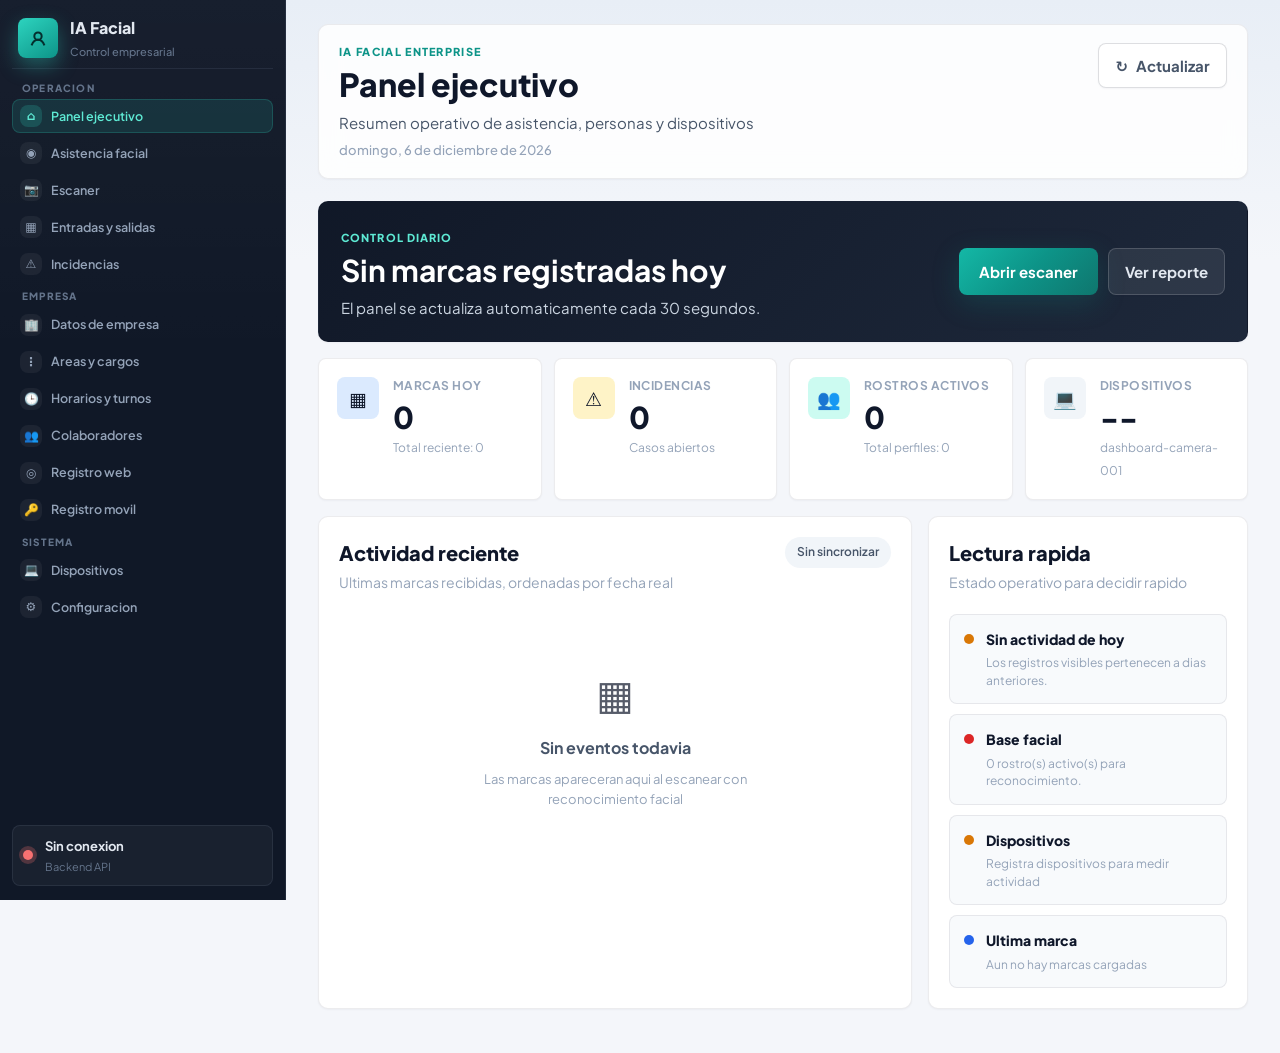
==== commit 06dc7b70: "refactor: mover URL del API a Configuracion en web y movil Quita el campo API del topbar y centraliz" ====
--- a/frontend/index.html
+++ b/frontend/index.html
@@ -120,10 +120,6 @@
           <p id="today-label" class="topbar-date"></p>
         </div>
         <div class="topbar-actions">
-          <label class="api-field">
-            <span>API</span>
-            <input id="api-base" class="api-input" value="http://104.238.215.26" />
-          </label>
           <button id="refresh-btn" class="icon-btn" type="button" title="Actualizar datos">
             <span aria-hidden="true">↻</span>
             Actualizar
@@ -541,6 +537,34 @@
       </section>
 
       <section class="view" id="view-settings">
+        <section class="panel settings-connection-panel">
+          <div class="panel-header">
+            <div>
+              <h2>Conexion al servidor</h2>
+              <p class="panel-desc">URL del backend API que usa este navegador</p>
+            </div>
+            <div class="settings-api-status">
+              <span id="settings-api-status-dot" class="status-dot"></span>
+              <small id="settings-api-status-label">Sin verificar</small>
+            </div>
+          </div>
+          <form id="api-settings-form" class="form-grid settings-api-form">
+            <label class="full-row">
+              URL del API
+              <input
+                id="api-base"
+                class="api-input settings-api-input"
+                type="url"
+                value="http://104.238.215.26"
+                placeholder="http://104.238.215.26"
+                required
+              />
+              <small class="field-hint">Ej: http://104.238.215.26 en produccion o http://127.0.0.1:8000 en desarrollo local</small>
+            </label>
+            <button class="primary-btn" type="submit">Guardar y probar conexion</button>
+          </form>
+        </section>
+
         <div class="admin-grid">
           <section class="panel">
             <div class="panel-header">
@@ -1258,10 +1282,10 @@
     </main>
 
     <script>
-      window.__IA_FACIAL_BUILD = "2026061701";
+      window.__IA_FACIAL_BUILD = "2026061702";
       console.info("[IA Facial] build", window.__IA_FACIAL_BUILD);
     </script>
-    <script src="./register-scanner.js?v=2026061701"></script>
-    <script src="./app.js?v=2026061701"></script>
+    <script src="./register-scanner.js?v=2026061702"></script>
+    <script src="./app.js?v=2026061702"></script>
   </body>
 </html>
--- a/frontend/styles.css
+++ b/frontend/styles.css
@@ -372,6 +372,28 @@
   font-size: 13px;
   box-shadow: var(--shadow-xs);
   transition: border-color var(--transition), box-shadow var(--transition);
+}
+
+.settings-connection-panel {
+  margin-bottom: 18px;
+}
+
+.settings-api-form {
+  max-width: 720px;
+}
+
+.settings-api-input {
+  width: 100%;
+  max-width: none;
+}
+
+.settings-api-status {
+  display: flex;
+  align-items: center;
+  gap: 8px;
+  color: var(--ink-muted);
+  font-size: 12px;
+  font-weight: 600;
 }
 
 /* ─── Buttons ─── */
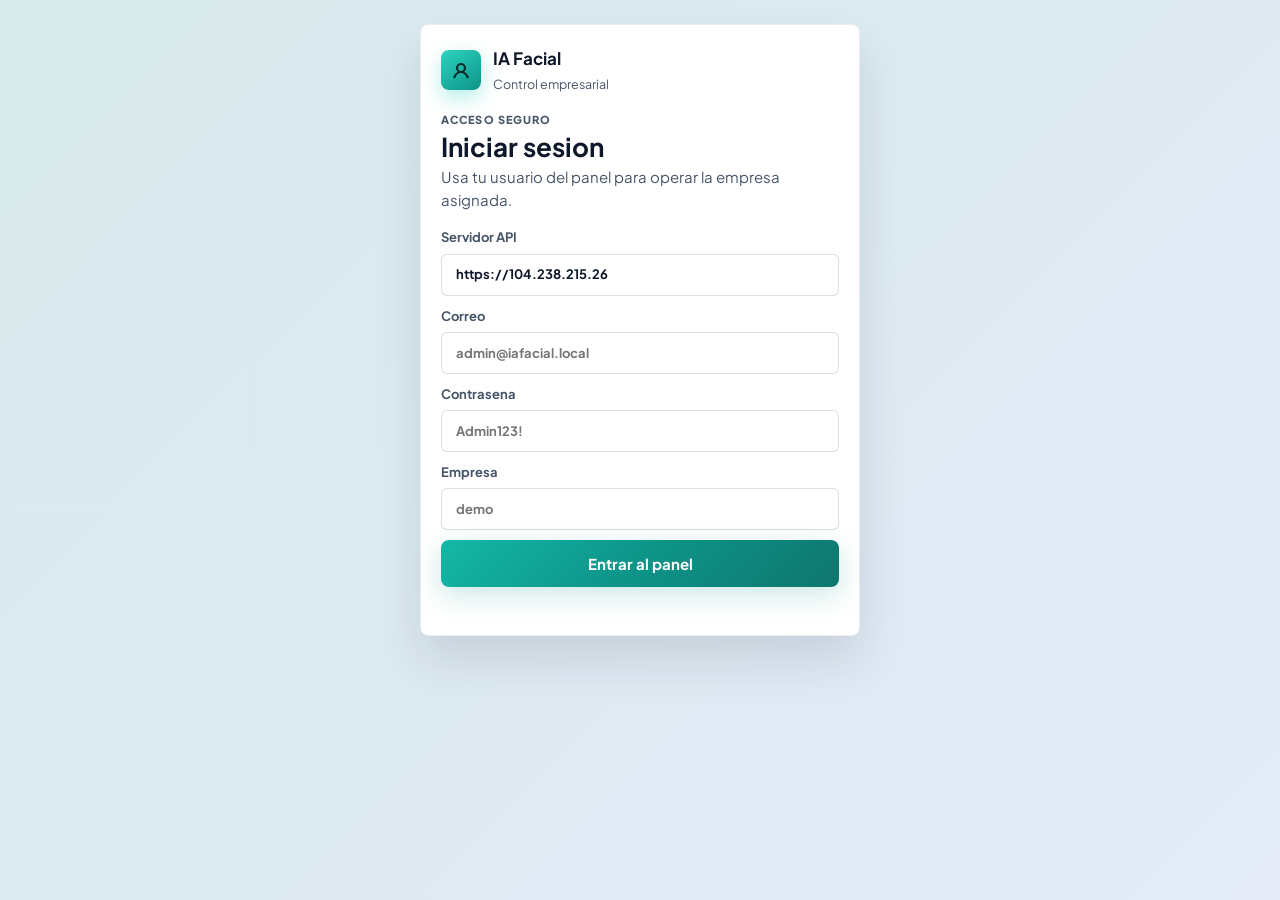
==== commit e2699011: "feat: add multitenant auth and company settings Implementa contexto multiempresa, login Bearer con u" ====
--- a/frontend/index.html
+++ b/frontend/index.html
@@ -11,9 +11,50 @@
       href="https://fonts.googleapis.com/css2?family=JetBrains+Mono:wght@400;500&family=Plus+Jakarta+Sans:ital,wght@0,400;0,500;0,600;0,700;0,800;1,400&display=swap"
       rel="stylesheet"
     />
-    <link rel="stylesheet" href="./styles.css?v=2026061604" />
+    <link rel="stylesheet" href="./styles.css?v=2026071301" />
   </head>
   <body>
+    <section id="login-screen" class="login-screen" aria-labelledby="login-title">
+      <div class="login-panel">
+        <div class="login-brand">
+          <span class="brand-mark" aria-hidden="true">
+            <svg width="24" height="24" viewBox="0 0 24 24" fill="none" stroke="currentColor" stroke-width="2.2">
+              <circle cx="12" cy="10" r="4" />
+              <path d="M5 20c1.5-4 4.5-6 7-6s5.5 2 7 6" />
+            </svg>
+          </span>
+          <div>
+            <strong>IA Facial</strong>
+            <small>Control empresarial</small>
+          </div>
+        </div>
+        <div class="login-copy">
+          <p class="section-kicker">Acceso seguro</p>
+          <h1 id="login-title">Iniciar sesion</h1>
+          <p>Usa tu usuario del panel para operar la empresa asignada.</p>
+        </div>
+        <form id="login-form" class="login-form">
+          <label>
+            Servidor API
+            <input id="login-api-base" name="api_base" autocomplete="url" placeholder="https://104.238.215.26" />
+          </label>
+          <label>
+            Correo
+            <input name="email" type="email" autocomplete="username" required placeholder="admin@iafacial.local" />
+          </label>
+          <label>
+            Contrasena
+            <input name="password" type="password" autocomplete="current-password" required placeholder="Admin123!" />
+          </label>
+          <label>
+            Empresa
+            <input name="org_code" autocomplete="organization" placeholder="demo" />
+          </label>
+          <button id="login-submit" class="primary-btn" type="submit">Entrar al panel</button>
+          <p id="login-error" class="login-error" role="alert"></p>
+        </form>
+      </div>
+    </section>
     <aside class="sidebar">
       <div class="brand">
         <span class="brand-mark" aria-hidden="true">
@@ -107,6 +148,13 @@
           <small>Backend API</small>
         </div>
       </div>
+      <div class="system-card session-card">
+        <span class="status-dot ok"></span>
+        <div>
+          <strong id="session-label">Sin sesion</strong>
+          <small id="session-org-label">Empresa demo</small>
+        </div>
+      </div>
     </aside>
 
     <div id="mobile-menu-backdrop" class="mobile-menu-backdrop" hidden></div>
@@ -120,6 +168,7 @@
           <p id="today-label" class="topbar-date"></p>
         </div>
         <div class="topbar-actions">
+          <button id="logout-btn" class="ghost-btn compact-btn" type="button">Cerrar sesion</button>
           <button id="refresh-btn" class="icon-btn" type="button" title="Actualizar datos">
             <span aria-hidden="true">↻</span>
             Actualizar
@@ -217,6 +266,23 @@
               </div>
               <button id="reload-admin" class="ghost-btn" type="button">Recargar</button>
             </div>
+            <div class="tenant-switcher">
+              <label>
+                Empresa activa
+                <select id="organization-select"></select>
+              </label>
+              <form id="organization-create-form" class="tenant-create-form">
+                <label>
+                  Codigo nuevo
+                  <input name="code" placeholder="acme" maxlength="32" />
+                </label>
+                <label>
+                  Nombre
+                  <input name="name" placeholder="ACME SAC" />
+                </label>
+                <button class="ghost-btn" type="submit">Crear empresa</button>
+              </form>
+            </div>
             <form id="organization-form" class="form-grid">
               <label>
                 Codigo
@@ -243,22 +309,24 @@
                 <input name="timezone" value="America/Lima" required />
               </label>
               <div class="theme-config full-row">
-                <div>
+                <div class="theme-config-head">
                   <strong>Personalizacion visual</strong>
                   <small>Estos colores se aplican al panel de esta empresa.</small>
                 </div>
-                <label>
-                  Primario
-                  <input name="brand_primary_color" type="color" value="#0d9488" />
-                </label>
-                <label>
-                  Acento
-                  <input name="brand_accent_color" type="color" value="#2563eb" />
-                </label>
-                <label>
-                  Menu
-                  <input name="brand_sidebar_color" type="color" value="#101827" />
-                </label>
+                <div class="theme-color-grid">
+                  <label class="theme-color-field">
+                    <span>Primario</span>
+                    <input name="brand_primary_color" type="color" value="#0d9488" />
+                  </label>
+                  <label class="theme-color-field">
+                    <span>Acento</span>
+                    <input name="brand_accent_color" type="color" value="#2563eb" />
+                  </label>
+                  <label class="theme-color-field">
+                    <span>Menu</span>
+                    <input name="brand_sidebar_color" type="color" value="#101827" />
+                  </label>
+                </div>
               </div>
               <label class="full-row">
                 Sedes / sucursales
@@ -555,11 +623,11 @@
                 id="api-base"
                 class="api-input settings-api-input"
                 type="url"
-                value="http://104.238.215.26"
-                placeholder="http://104.238.215.26"
+                value="https://104.238.215.26"
+                placeholder="https://104.238.215.26"
                 required
               />
-              <small class="field-hint">Ej: http://104.238.215.26 en produccion o http://127.0.0.1:8000 en desarrollo local</small>
+              <small class="field-hint">En produccion usa https://104.238.215.26. En local: http://127.0.0.1:8000</small>
             </label>
             <button class="primary-btn" type="submit">Guardar y probar conexion</button>
           </form>
@@ -769,6 +837,8 @@
               guarda los embeddings con DeepFace.
             </p>
           </div>
+
+          <div class="camera-security-banner hidden" data-camera-security-banner></div>
 
           <div class="register-layout">
             <form id="face-register-form" class="form-grid register-form-side">
@@ -985,6 +1055,8 @@
             </div>
           </div>
 
+          <div id="camera-security-banner" class="camera-security-banner hidden" data-camera-security-banner></div>
+
           <div class="scan-layout">
             <div class="scan-sidebar">
               <div id="scan-result-card" class="scan-result-card idle">
@@ -1099,7 +1171,10 @@
               <h2>Reporte de entradas y salidas</h2>
               <p class="panel-desc">Consulta, filtra y corrige marcas de asistencia</p>
             </div>
-            <button id="reload-reports" class="ghost-btn" type="button">↻ Actualizar</button>
+            <div class="panel-actions">
+              <button id="export-reports-excel" class="ghost-btn" type="button">Exportar Excel</button>
+              <button id="reload-reports" class="ghost-btn" type="button">↻ Actualizar</button>
+            </div>
           </div>
 
           <form id="report-filters" class="report-filters">
@@ -1282,10 +1357,10 @@
     </main>
 
     <script>
-      window.__IA_FACIAL_BUILD = "2026061702";
+      window.__IA_FACIAL_BUILD = "2026071301";
       console.info("[IA Facial] build", window.__IA_FACIAL_BUILD);
     </script>
-    <script src="./register-scanner.js?v=2026061702"></script>
-    <script src="./app.js?v=2026061702"></script>
+    <script src="./register-scanner.js?v=2026071301"></script>
+    <script src="./app.js?v=2026071301"></script>
   </body>
 </html>
--- a/frontend/styles.css
+++ b/frontend/styles.css
@@ -24,6 +24,12 @@
   --accent-hover: #0f766e;
   --accent-soft: #ccfbf1;
   --accent-glow: rgba(13, 148, 136, 0.22);
+  --brand-logo-gradient: linear-gradient(145deg, #2dd4bf 0%, #0d9488 100%);
+  --brand-logo-shadow: rgba(45, 212, 191, 0.35);
+  --brand-btn-gradient: linear-gradient(135deg, #14b8a6 0%, #0d9488 50%, #0f766e 100%);
+  --ring-accent: rgba(45, 212, 191, 0.85);
+  --ring-accent-soft: rgba(45, 212, 191, 0.38);
+  --scan-ring: rgba(45, 212, 191, 0.85);
 
   --blue: #2563eb;
   --blue-soft: #dbeafe;
@@ -38,6 +44,9 @@
   --sidebar-ink: #e2e8f0;
   --sidebar-muted: #64748b;
   --sidebar-active: rgba(45, 212, 191, 0.12);
+  --sidebar-active-border: rgba(45, 212, 191, 0.2);
+  --sidebar-active-icon: rgba(45, 212, 191, 0.2);
+  --nav-active-color: #5eead4;
   --sidebar-border: rgba(148, 163, 184, 0.12);
 
   --radius-sm: 6px;
@@ -78,6 +87,20 @@
   -webkit-font-smoothing: antialiased;
 }
 
+body.auth-locked {
+  overflow: hidden;
+}
+
+body.auth-locked .sidebar,
+body.auth-locked .shell,
+body.auth-locked .mobile-menu-backdrop {
+  display: none;
+}
+
+body:not(.auth-locked) .login-screen {
+  display: none;
+}
+
 button,
 input,
 select,
@@ -87,6 +110,97 @@
 
 h1, h2, h3, p {
   margin: 0;
+}
+
+/* Login */
+.login-screen {
+  position: fixed;
+  inset: 0;
+  z-index: 500;
+  display: grid;
+  place-items: start center;
+  padding: 24px;
+  overflow-y: auto;
+  background:
+    linear-gradient(135deg, rgba(13, 148, 136, 0.12), rgba(37, 99, 235, 0.08)),
+    var(--bg);
+}
+
+.login-panel {
+  width: min(100%, 440px);
+  display: grid;
+  gap: 16px;
+  padding: 20px;
+  border: 1px solid var(--line);
+  border-radius: var(--radius-lg);
+  background: var(--surface);
+  box-shadow: var(--shadow-lg);
+}
+
+.login-brand {
+  display: flex;
+  align-items: center;
+  gap: 12px;
+}
+
+.login-brand strong {
+  display: block;
+  color: var(--ink);
+  font-size: 17px;
+}
+
+.login-brand small,
+.login-copy p {
+  color: var(--ink-secondary);
+}
+
+.login-copy {
+  display: grid;
+  gap: 4px;
+}
+
+.login-copy h1 {
+  color: var(--ink);
+  font-size: 26px;
+  line-height: 1.12;
+  letter-spacing: 0;
+}
+
+.login-form {
+  display: grid;
+  gap: 10px;
+}
+
+.login-form label {
+  display: grid;
+  gap: 6px;
+  color: var(--ink-secondary);
+  font-size: 13px;
+  font-weight: 700;
+}
+
+.login-form input {
+  width: 100%;
+  min-height: 42px;
+  border: 1px solid var(--line-strong);
+  border-radius: var(--radius-sm);
+  padding: 0 14px;
+  color: var(--ink);
+  background: var(--surface);
+  outline: none;
+  transition: border-color var(--transition), box-shadow var(--transition);
+}
+
+.login-form input:focus {
+  border-color: var(--accent);
+  box-shadow: 0 0 0 3px var(--accent-glow);
+}
+
+.login-error {
+  min-height: 18px;
+  color: var(--red);
+  font-size: 13px;
+  font-weight: 700;
 }
 
 /* ─── Sidebar ─── */
@@ -127,9 +241,9 @@
   display: grid;
   place-items: center;
   border-radius: var(--radius-md);
-  background: linear-gradient(145deg, #2dd4bf 0%, #0d9488 100%);
+  background: var(--brand-logo-gradient);
   color: #042f2e;
-  box-shadow: 0 8px 20px rgba(45, 212, 191, 0.35);
+  box-shadow: 0 8px 20px var(--brand-logo-shadow);
   flex-shrink: 0;
 }
 
@@ -204,12 +318,12 @@
 
 .nav-item.active {
   background: var(--sidebar-active);
-  color: #5eead4;
-  box-shadow: inset 0 0 0 1px rgba(45, 212, 191, 0.2);
+  color: var(--nav-active-color);
+  box-shadow: inset 0 0 0 1px var(--sidebar-active-border);
 }
 
 .nav-item.active .nav-icon {
-  background: rgba(45, 212, 191, 0.2);
+  background: var(--sidebar-active-icon);
 }
 
 .system-card {
@@ -396,6 +510,22 @@
   font-weight: 600;
 }
 
+.camera-security-banner {
+  margin: 0 0 14px;
+  padding: 12px 14px;
+  border-radius: var(--radius-md);
+  border: 1px solid rgba(220, 38, 38, 0.28);
+  background: #fef2f2;
+  color: #991b1b;
+  font-size: 13px;
+  line-height: 1.45;
+  font-weight: 600;
+}
+
+.camera-security-banner.hidden {
+  display: none;
+}
+
 /* ─── Buttons ─── */
 .icon-btn,
 .ghost-btn,
@@ -426,6 +556,12 @@
   box-shadow: var(--shadow-xs);
 }
 
+.compact-btn {
+  min-height: 40px;
+  padding: 8px 12px;
+  font-size: 13px;
+}
+
 .icon-btn:hover,
 .ghost-btn:hover {
   background: var(--surface-muted);
@@ -441,7 +577,7 @@
 
 .primary-btn {
   padding: 12px 20px;
-  background: linear-gradient(135deg, #14b8a6 0%, #0d9488 50%, #0f766e 100%);
+  background: var(--brand-btn-gradient);
   color: #fff;
   box-shadow: var(--shadow-glow);
 }
@@ -1449,6 +1585,13 @@
   margin-bottom: 20px;
 }
 
+.panel-actions {
+  display: flex;
+  flex-wrap: wrap;
+  justify-content: flex-end;
+  gap: 10px;
+}
+
 .panel-header h2 {
   font-size: 20px;
   font-weight: 800;
@@ -1459,6 +1602,24 @@
   margin-top: 4px;
   color: var(--ink-muted);
   font-size: 14px;
+}
+
+.tenant-switcher {
+  display: grid;
+  grid-template-columns: minmax(220px, 0.8fr) minmax(320px, 1.2fr);
+  gap: 14px;
+  margin-bottom: 18px;
+  padding: 14px;
+  border: 1px solid var(--line);
+  border-radius: var(--radius-md);
+  background: var(--surface-muted);
+}
+
+.tenant-create-form {
+  display: grid;
+  grid-template-columns: minmax(120px, 0.7fr) minmax(160px, 1fr) auto;
+  gap: 12px;
+  align-items: end;
 }
 
 .sync-badge {
@@ -2113,7 +2274,7 @@
 }
 
 .mode-action-btn.check-in {
-  background: linear-gradient(135deg, #2dd4bf, #0d9488);
+  background: var(--brand-logo-gradient);
   box-shadow: 0 6px 16px var(--accent-glow);
 }
 
@@ -2211,7 +2372,7 @@
   position: absolute;
   width: 28px;
   height: 28px;
-  border: 3px solid rgba(45, 212, 191, 0.85);
+  border: 3px solid var(--scan-ring);
   pointer-events: none;
   z-index: 2;
 }
@@ -2258,7 +2419,7 @@
 }
 
 .camera-preview-wrap.scanning .camera-preview {
-  outline: 3px solid rgba(45, 212, 191, 0.6);
+  outline: 3px solid var(--ring-accent-soft);
   outline-offset: -3px;
 }
 
@@ -2318,7 +2479,7 @@
 
 .user-card.highlight-new {
   border-color: var(--accent);
-  box-shadow: 0 0 0 2px rgba(45, 212, 191, 0.35), var(--shadow-md);
+  box-shadow: 0 0 0 2px var(--ring-accent-soft), var(--shadow-md);
   animation: user-card-highlight 1.2s ease-in-out 3;
 }
 
@@ -2536,32 +2697,55 @@
 
 .theme-config {
   display: grid;
-  grid-template-columns: minmax(220px, 1fr) repeat(3, minmax(110px, 0.45fr));
-  gap: 12px;
-  align-items: end;
+  gap: 14px;
   padding: 14px;
   border: 1px solid var(--line);
   border-radius: var(--radius-md);
   background: var(--surface-soft);
-}
-
-.theme-config > div strong {
+  overflow: hidden;
+}
+
+.theme-config-head strong {
   display: block;
   font-size: 14px;
   font-weight: 800;
 }
 
-.theme-config > div small {
+.theme-config-head small {
   display: block;
   margin-top: 3px;
   color: var(--ink-muted);
   font-size: 12px;
 }
 
-.theme-config input[type="color"] {
-  height: 42px;
+.theme-color-grid {
+  display: grid;
+  grid-template-columns: repeat(3, minmax(0, 1fr));
+  gap: 12px;
+}
+
+.theme-color-field {
+  display: grid;
+  gap: 6px;
+  min-width: 0;
+}
+
+.theme-color-field span {
+  color: var(--ink-muted);
+  font-size: 12px;
+  font-weight: 700;
+}
+
+.theme-color-field input[type="color"] {
+  width: 100%;
+  max-width: 100%;
+  height: 44px;
   padding: 4px;
+  border: 1px solid var(--line-strong);
+  border-radius: var(--radius-md);
+  background: var(--surface);
   cursor: pointer;
+  box-sizing: border-box;
 }
 
 .checkbox-row {
@@ -3033,10 +3217,16 @@
   .metrics-grid,
   .two-column,
   .form-grid,
+  .tenant-switcher,
+  .tenant-create-form,
   .attendance-hero,
   .attendance-channel-grid,
   .company-kpis,
   .schedule-summary,
+  .theme-color-grid {
+    grid-template-columns: 1fr;
+  }
+
   .theme-config {
     grid-template-columns: 1fr;
   }
